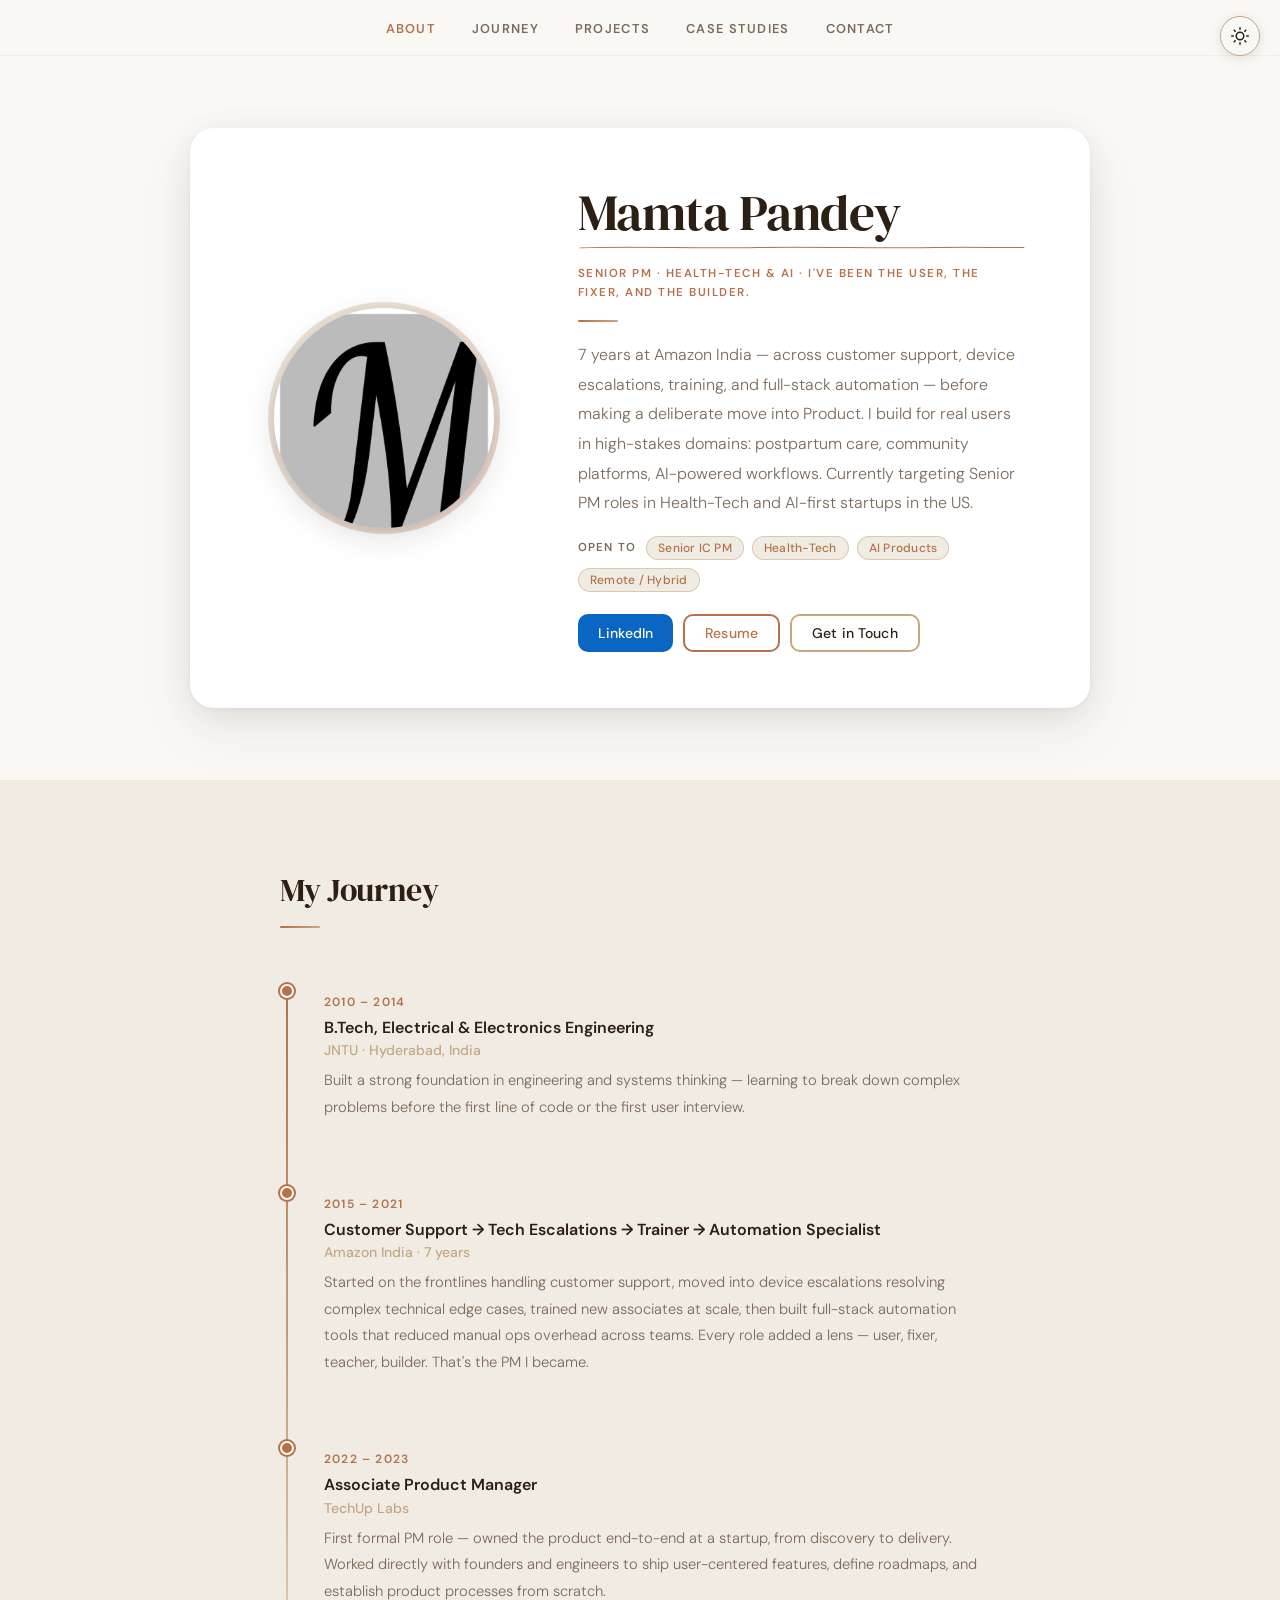
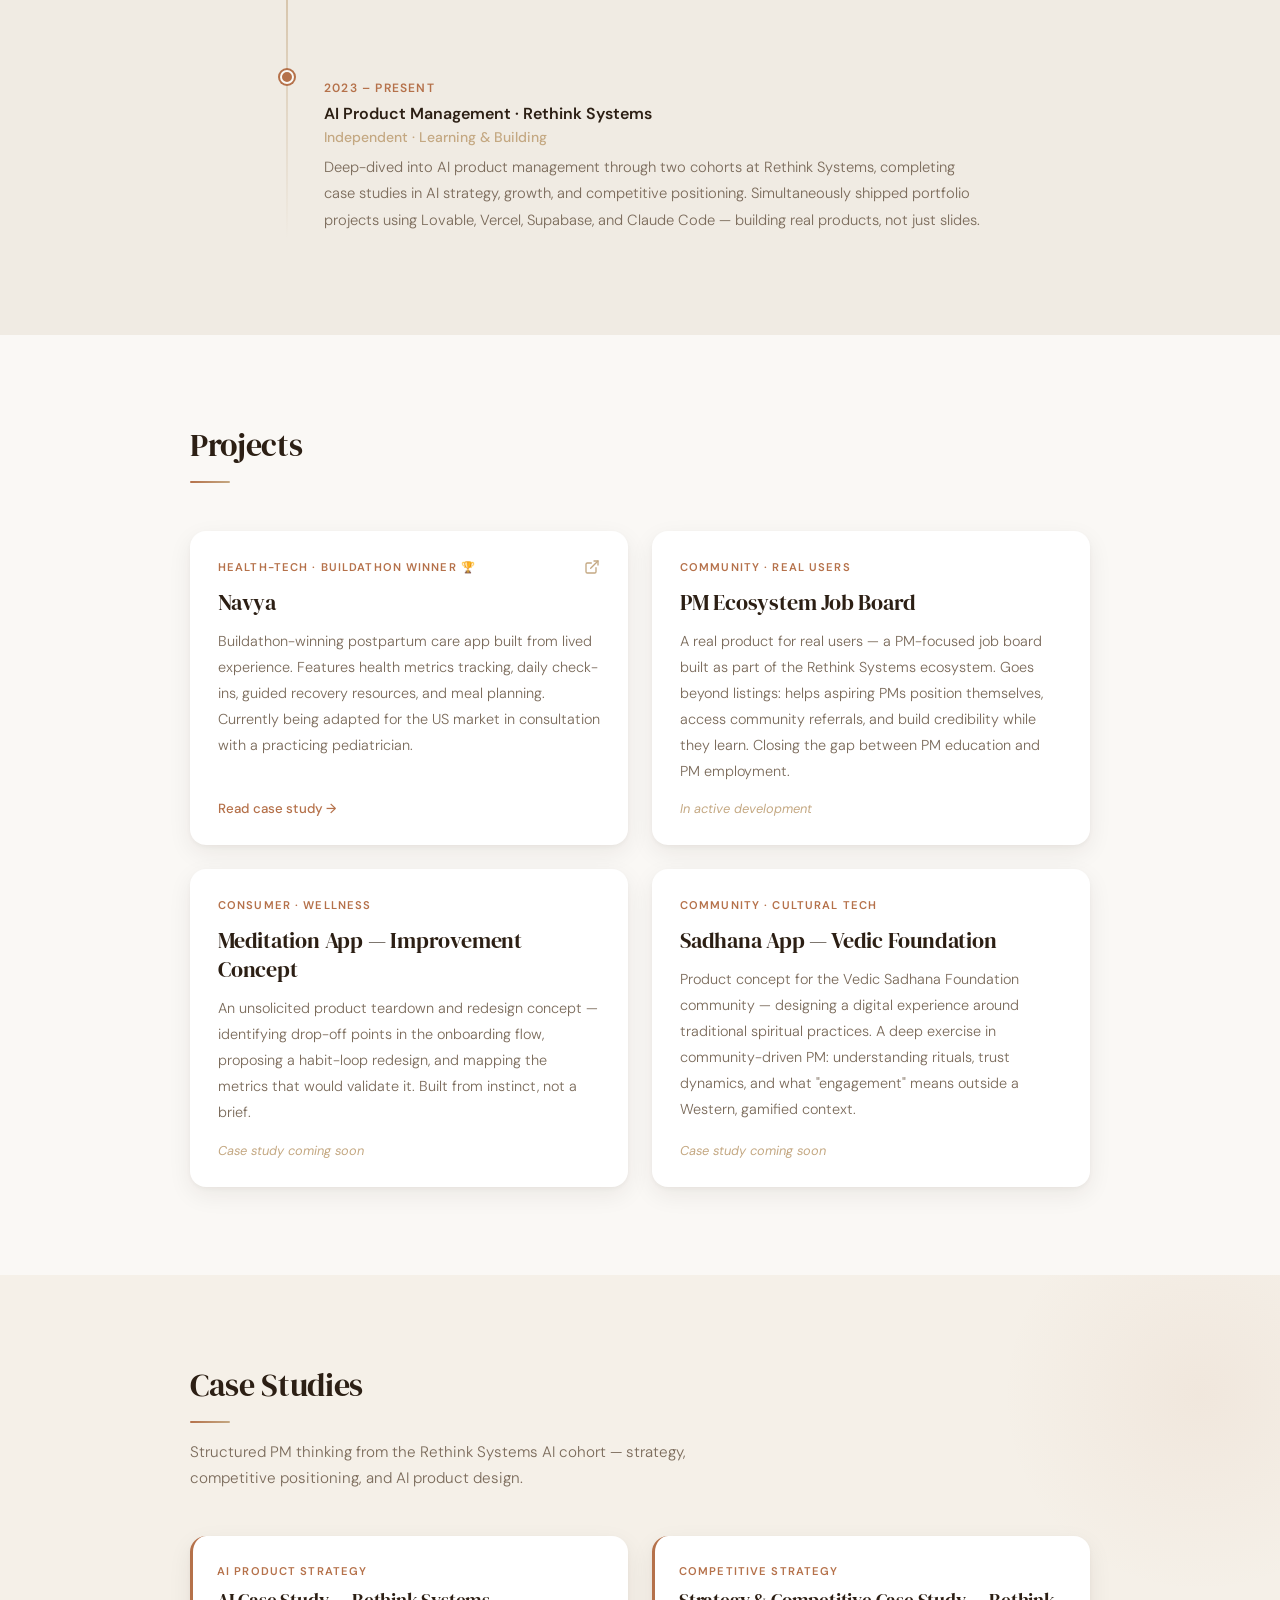
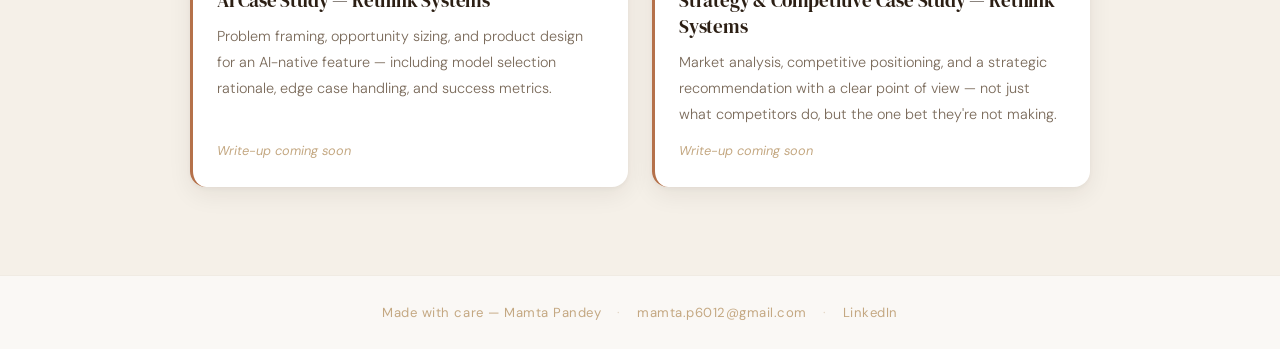
==== index.html @ fec996b4 "chore: initial commit of existing portfolio site" ====
<!DOCTYPE html>
<html lang="en">
<head>
  <meta charset="UTF-8" />
  <meta name="viewport" content="width=device-width, initial-scale=1.0" />
  <title>Mamta Pandey — Senior PM</title>
  <link rel="stylesheet" href="styles.css" />
  <script>
    (function () {
      if (localStorage.getItem('theme') === 'dark')
        document.documentElement.setAttribute('data-theme', 'dark');
    })();
  </script>
</head>
<body>

  <!-- Sticky Nav -->
  <nav class="site-nav" aria-label="Page sections">
    <ul class="nav-links">
      <li><a href="#about">About</a></li>
      <li><a href="#journey">Journey</a></li>
      <li><a href="#projects">Projects</a></li>
      <li><a href="#casestudies">Case Studies</a></li>
      <li><a href="mailto:mamta.p6012@gmail.com">Contact</a></li>
    </ul>
  </nav>

  <button class="theme-toggle" id="themeToggle" aria-label="Toggle dark mode">
    <span class="icon-sun">
      <svg xmlns="http://www.w3.org/2000/svg" width="18" height="18" viewBox="0 0 24 24" fill="none" stroke="currentColor" stroke-width="2" stroke-linecap="round" stroke-linejoin="round"><circle cx="12" cy="12" r="5"/><line x1="12" y1="1" x2="12" y2="3"/><line x1="12" y1="21" x2="12" y2="23"/><line x1="4.22" y1="4.22" x2="5.64" y2="5.64"/><line x1="18.36" y1="18.36" x2="19.78" y2="19.78"/><line x1="1" y1="12" x2="3" y2="12"/><line x1="21" y1="12" x2="23" y2="12"/><line x1="4.22" y1="19.78" x2="5.64" y2="18.36"/><line x1="18.36" y1="5.64" x2="19.78" y2="4.22"/></svg>
    </span>
    <span class="icon-moon">
      <svg xmlns="http://www.w3.org/2000/svg" width="18" height="18" viewBox="0 0 24 24" fill="none" stroke="currentColor" stroke-width="2" stroke-linecap="round" stroke-linejoin="round"><path d="M21 12.79A9 9 0 1 1 11.21 3 7 7 0 0 0 21 12.79z"/></svg>
    </span>
  </button>

  <!-- Hero -->
  <main id="about">
    <div class="card">

      <div class="photo-col">
        <div class="photo-wrapper" id="photoWrapper"></div>
      </div>

      <div class="text-col">
        <div class="name-wrap">
          <h1 class="name">Mamta Pandey</h1>
          <!-- Signature animated underline -->
          <svg class="name-underline" viewBox="0 0 300 8" preserveAspectRatio="none" aria-hidden="true">
            <path d="M2,5 C40,1 80,7 120,4 C160,1 200,7 240,4 C265,2 285,5 298,4" />
          </svg>
        </div>

        <p class="tagline">Senior PM · Health-Tech & AI · I've been the user, the fixer, and the builder.</p>
        <div class="divider"></div>
        <p class="intro">
          7 years at Amazon India — across customer support, device escalations,
          training, and full-stack automation — before making a deliberate move into
          Product. I build for real users in high-stakes domains: postpartum care,
          community platforms, AI-powered workflows. Currently targeting Senior PM
          roles in Health-Tech and AI-first startups in the US.
        </p>

        <div class="looking-for">
          <span class="looking-for-label">Open to</span>
          <span class="looking-for-pill">Senior IC PM</span>
          <span class="looking-for-pill">Health-Tech</span>
          <span class="looking-for-pill">AI Products</span>
          <span class="looking-for-pill">Remote / Hybrid</span>
        </div>

        <div class="btn-row">
          <a class="btn btn-linkedin" href="https://www.linkedin.com/in/mamtap1512" target="_blank" rel="noopener noreferrer">LinkedIn</a>
          <a class="btn btn-resume" href="#" target="_blank" rel="noopener noreferrer">Resume</a>
          <a class="btn btn-email" href="mailto:mamta.p6012@gmail.com">Get in Touch</a>
        </div>
      </div>

    </div>
  </main>

  <!-- Journey -->
  <section class="journey reveal" id="journey">
    <div class="journey-inner">
      <h2 class="section-title">My Journey</h2>
      <div class="timeline">

        <div class="timeline-item">
          <div class="timeline-dot"></div>
          <div class="timeline-content">
            <span class="timeline-year">2010 – 2014</span>
            <h3 class="timeline-role">B.Tech, Electrical & Electronics Engineering</h3>
            <p class="timeline-org">JNTU · Hyderabad, India</p>
            <p class="timeline-desc">Built a strong foundation in engineering and systems thinking — learning to break down complex problems before the first line of code or the first user interview.</p>
          </div>
        </div>

        <div class="timeline-item">
          <div class="timeline-dot"></div>
          <div class="timeline-content">
            <span class="timeline-year">2015 – 2021</span>
            <h3 class="timeline-role">Customer Support → Tech Escalations → Trainer → Automation Specialist</h3>
            <p class="timeline-org">Amazon India · 7 years</p>
            <p class="timeline-desc">Started on the frontlines handling customer support, moved into device escalations resolving complex technical edge cases, trained new associates at scale, then built full-stack automation tools that reduced manual ops overhead across teams. Every role added a lens — user, fixer, teacher, builder. That's the PM I became.</p>
          </div>
        </div>

        <div class="timeline-item">
          <div class="timeline-dot"></div>
          <div class="timeline-content">
            <span class="timeline-year">2022 – 2023</span>
            <h3 class="timeline-role">Associate Product Manager</h3>
            <p class="timeline-org">TechUp Labs</p>
            <p class="timeline-desc">First formal PM role — owned the product end-to-end at a startup, from discovery to delivery. Worked directly with founders and engineers to ship user-centered features, define roadmaps, and establish product processes from scratch.</p>
          </div>
        </div>

        <div class="timeline-item">
          <div class="timeline-dot"></div>
          <div class="timeline-content">
            <span class="timeline-year">2023 – Present</span>
            <h3 class="timeline-role">AI Product Management · Rethink Systems</h3>
            <p class="timeline-org">Independent · Learning & Building</p>
            <p class="timeline-desc">Deep-dived into AI product management through two cohorts at Rethink Systems, completing case studies in AI strategy, growth, and competitive positioning. Simultaneously shipped portfolio projects using Lovable, Vercel, Supabase, and Claude Code — building real products, not just slides.</p>
          </div>
        </div>

      </div>
    </div>
  </section>

  <!-- Projects -->
  <section class="projects reveal" id="projects">
    <div class="projects-inner">
      <h2 class="section-title">Projects</h2>
      <div class="projects-grid">

        <div class="project-card">
          <div class="project-card-header">
            <span class="project-tag">Health-Tech · Buildathon Winner 🏆</span>
            <a class="project-link-icon" href="https://postpartum-sooty.vercel.app/" target="_blank" rel="noopener noreferrer" aria-label="Open Navya">
              <svg xmlns="http://www.w3.org/2000/svg" width="16" height="16" viewBox="0 0 24 24" fill="none" stroke="currentColor" stroke-width="2" stroke-linecap="round" stroke-linejoin="round"><path d="M18 13v6a2 2 0 0 1-2 2H5a2 2 0 0 1-2-2V8a2 2 0 0 1 2-2h6"/><polyline points="15 3 21 3 21 9"/><line x1="10" y1="14" x2="21" y2="3"/></svg>
            </a>
          </div>
          <h3 class="project-name">Navya</h3>
          <p class="project-desc">Buildathon-winning postpartum care app built from lived experience. Features health metrics tracking, daily check-ins, guided recovery resources, and meal planning. Currently being adapted for the US market in consultation with a practicing pediatrician.</p>
          <a class="project-cta" href="navya.html">Read case study →</a>
        </div>

        <div class="project-card">
          <div class="project-card-header">
            <span class="project-tag">Community · Real Users</span>
          </div>
          <h3 class="project-name">PM Ecosystem Job Board</h3>
          <p class="project-desc">A real product for real users — a PM-focused job board built as part of the Rethink Systems ecosystem. Goes beyond listings: helps aspiring PMs position themselves, access community referrals, and build credibility while they learn. Closing the gap between PM education and PM employment.</p>
          <span class="muted-cta">In active development</span>
        </div>

        <div class="project-card">
          <div class="project-card-header">
            <span class="project-tag">Consumer · Wellness</span>
          </div>
          <h3 class="project-name">Meditation App — Improvement Concept</h3>
          <p class="project-desc">An unsolicited product teardown and redesign concept — identifying drop-off points in the onboarding flow, proposing a habit-loop redesign, and mapping the metrics that would validate it. Built from instinct, not a brief.</p>
          <span class="muted-cta">Case study coming soon</span>
        </div>

        <div class="project-card">
          <div class="project-card-header">
            <span class="project-tag">Community · Cultural Tech</span>
          </div>
          <h3 class="project-name">Sadhana App — Vedic Foundation</h3>
          <p class="project-desc">Product concept for the Vedic Sadhana Foundation community — designing a digital experience around traditional spiritual practices. A deep exercise in community-driven PM: understanding rituals, trust dynamics, and what "engagement" means outside a Western, gamified context.</p>
          <span class="muted-cta">Case study coming soon</span>
        </div>

      </div>
    </div>
  </section>

  <!-- Case Studies -->
  <section class="casestudies reveal" id="casestudies">
    <div class="casestudies-inner">
      <h2 class="section-title">Case Studies</h2>
      <p class="section-subtitle">Structured PM thinking from the Rethink Systems AI cohort — strategy, competitive positioning, and AI product design.</p>
      <div class="casestudies-list">

        <div class="cs-card">
          <span class="cs-tag">AI Product Strategy</span>
          <h3 class="cs-title">AI Case Study — Rethink Systems</h3>
          <p class="cs-desc">Problem framing, opportunity sizing, and product design for an AI-native feature — including model selection rationale, edge case handling, and success metrics.</p>
          <span class="muted-cta">Write-up coming soon</span>
        </div>

        <div class="cs-card">
          <span class="cs-tag">Competitive Strategy</span>
          <h3 class="cs-title">Strategy & Competitive Case Study — Rethink Systems</h3>
          <p class="cs-desc">Market analysis, competitive positioning, and a strategic recommendation with a clear point of view — not just what competitors do, but the one bet they're not making.</p>
          <span class="muted-cta">Write-up coming soon</span>
        </div>

      </div>
    </div>
  </section>

  <footer>
    <span>Made with care — Mamta Pandey</span>
    <span class="footer-dot">·</span>
    <a href="mailto:mamta.p6012@gmail.com">mamta.p6012@gmail.com</a>
    <span class="footer-dot">·</span>
    <a href="https://www.linkedin.com/in/mamtap1512" target="_blank" rel="noopener noreferrer">LinkedIn</a>
  </footer>

  <script>
    // Photo / initials
    const wrapper = document.getElementById('photoWrapper');
    const img = new Image();
    img.alt = 'Mamta Pandey';
    img.className = 'photo-circle';
    img.onload = () => wrapper.appendChild(img);
    img.src = 'photo.jpg';
    img.onerror = function () {
      img.onerror = () => {
        const initials = document.createElement('div');
        initials.className = 'photo-initials';
        initials.textContent = 'MP';
        wrapper.appendChild(initials);
      };
      img.src = 'nophoto.png';
    };

    // Dark mode toggle
    const toggle = document.getElementById('themeToggle');
    toggle.addEventListener('click', () => {
      const isDark = document.documentElement.getAttribute('data-theme') === 'dark';
      const next = isDark ? 'light' : 'dark';
      document.documentElement.setAttribute('data-theme', next);
      localStorage.setItem('theme', next);
    });

    // Scroll-reveal for sections
    const revealEls = document.querySelectorAll('.reveal');
    const observer = new IntersectionObserver(
      (entries) => entries.forEach(e => { if (e.isIntersecting) { e.target.classList.add('visible'); observer.unobserve(e.target); } }),
      { threshold: 0.08 }
    );
    revealEls.forEach(el => observer.observe(el));

    // Active nav link highlight on scroll
    const sections = document.querySelectorAll('main[id], section[id]');
    const navLinks = document.querySelectorAll('.nav-links a');
    const navObserver = new IntersectionObserver(
      (entries) => {
        entries.forEach(e => {
          if (e.isIntersecting) {
            navLinks.forEach(a => a.style.color = '');
            const active = document.querySelector(`.nav-links a[href="#${e.target.id}"]`);
            if (active) active.style.color = 'var(--terracotta)';
          }
        });
      },
      { threshold: 0.4 }
    );
    sections.forEach(s => navObserver.observe(s));
  </script>

</body>
</html>
---- styles.css ----
@import url('https://fonts.googleapis.com/css2?family=DM+Sans:ital,opsz,wght@0,9..40,300;0,9..40,400;0,9..40,500;0,9..40,600;0,9..40,700;1,9..40,300&family=DM+Serif+Display:ital@0;1&display=swap');

/* ── Reset & Base ── */
*, *::before, *::after { box-sizing: border-box; margin: 0; padding: 0; }

:root {
  --cream:      #FAF8F5;
  --sand:       #F0EBE3;
  --clay:       #C4A882;
  --terracotta: #B5714A;
  --espresso:   #2C1F14;
  --muted:      #7A6A5A;
  --white:      #FFFFFF;
  --font-serif: 'DM Serif Display', Georgia, serif;
  --font-sans:  'DM Sans', system-ui, sans-serif;
  --transition: 0.3s ease;
  --nav-h:      56px;
}

[data-theme="dark"] {
  --cream:    #1E1410;
  --sand:     #271A12;
  --espresso: #F2E8DE;
  --muted:    #A89078;
  --white:    #2A1E16;
}

html { scroll-behavior: smooth; }

body {
  font-family: var(--font-sans);
  background-color: var(--cream);
  color: var(--espresso);
  min-height: 100vh;
  display: flex;
  flex-direction: column;
  -webkit-font-smoothing: antialiased;
}

/* ── Sticky Nav ── */
.site-nav {
  position: sticky;
  top: 0;
  z-index: 90;
  background: rgba(250,248,245,0.88);
  backdrop-filter: blur(12px);
  -webkit-backdrop-filter: blur(12px);
  border-bottom: 1px solid var(--sand);
  height: var(--nav-h);
  display: flex;
  align-items: center;
  justify-content: center;
  transition: background-color var(--transition), border-color var(--transition);
}
[data-theme="dark"] .site-nav {
  background: rgba(30,20,16,0.88);
}
.nav-links {
  display: flex;
  gap: 36px;
  list-style: none;
}
.nav-links a {
  font-size: 0.8rem;
  font-weight: 600;
  letter-spacing: 0.1em;
  text-transform: uppercase;
  color: var(--muted);
  text-decoration: none;
  transition: color var(--transition);
  padding: 4px 0;
  position: relative;
}
.nav-links a::after {
  content: '';
  position: absolute;
  bottom: -2px;
  left: 0;
  width: 0;
  height: 2px;
  background: var(--terracotta);
  border-radius: 2px;
  transition: width var(--transition);
}
.nav-links a:hover { color: var(--terracotta); }
.nav-links a:hover::after { width: 100%; }

/* ── Layout ── */
main { flex: 1; display: flex; align-items: center; justify-content: center; padding: 72px 48px; }

.card {
  display: grid;
  grid-template-columns: 260px 1fr;
  gap: 64px;
  align-items: center;
  max-width: 900px;
  width: 100%;
  background: var(--white);
  border-radius: 24px;
  padding: 56px 64px;
  box-shadow:
    0 2px 4px rgba(44,31,20,.04),
    0 8px 32px rgba(44,31,20,.08),
    0 24px 64px rgba(44,31,20,.06);
}

/* ── Photo ── */
.photo-col { display: flex; justify-content: center; }
.photo-wrapper {
  position: relative;
  width: 220px;
  height: 220px;
  flex-shrink: 0;
}
.photo-wrapper::before {
  content: '';
  position: absolute;
  inset: -6px;
  border-radius: 50%;
  background: linear-gradient(135deg, var(--clay), var(--terracotta));
  opacity: 0.3;
  transition: opacity var(--transition);
}
.photo-wrapper:hover::before { opacity: 0.55; }
.photo-circle {
  width: 220px; height: 220px;
  border-radius: 50%;
  object-fit: cover;
  object-position: center top;
  position: relative;
  z-index: 1;
  box-shadow: 0 8px 32px rgba(44,31,20,.14), 0 2px 8px rgba(44,31,20,.08);
  transition: transform var(--transition), box-shadow var(--transition);
}
.photo-wrapper:hover .photo-circle {
  transform: translateY(-4px);
  box-shadow: 0 16px 48px rgba(44,31,20,.18), 0 4px 12px rgba(44,31,20,.1);
}

/* Styled monogram — warm brand colors instead of grey */
.photo-initials {
  width: 220px; height: 220px;
  border-radius: 50%;
  background: linear-gradient(145deg, #D4956A, var(--terracotta), #8B4A28);
  display: flex;
  align-items: center;
  justify-content: center;
  font-family: var(--font-serif);
  font-size: 3.6rem;
  color: rgba(255,255,255,0.92);
  letter-spacing: 0.05em;
  position: relative;
  z-index: 1;
  box-shadow:
    0 8px 32px rgba(44,31,20,.22),
    0 2px 8px rgba(44,31,20,.12),
    inset 0 1px 0 rgba(255,255,255,0.15);
  transition: transform var(--transition);
  user-select: none;
}
.photo-wrapper:hover .photo-initials { transform: translateY(-4px); }

/* ── Text ── */
.text-col { display: flex; flex-direction: column; gap: 16px; }

/* Signature element: name with animated underline drawn on load */
.name-wrap { position: relative; display: inline-block; }
.name {
  font-family: var(--font-serif);
  font-size: clamp(2.2rem, 4.5vw, 3.2rem);
  font-weight: 400;
  line-height: 1.1;
  color: var(--espresso);
  letter-spacing: -0.01em;
}
.name-underline {
  display: block;
  margin-top: 6px;
  width: 100%;
  height: 3px;
  overflow: visible;
}
.name-underline path {
  stroke: var(--terracotta);
  stroke-width: 2.5;
  fill: none;
  stroke-linecap: round;
  stroke-dasharray: 320;
  stroke-dashoffset: 320;
  animation: drawLine 1.1s cubic-bezier(.4,0,.2,1) 0.4s forwards;
}
@keyframes drawLine {
  to { stroke-dashoffset: 0; }
}

.tagline {
  font-size: 0.72rem;
  font-weight: 600;
  color: var(--terracotta);
  letter-spacing: 0.13em;
  text-transform: uppercase;
  line-height: 1.6;
}
.divider {
  width: 40px;
  height: 2px;
  background: linear-gradient(90deg, var(--terracotta), var(--clay));
  border-radius: 2px;
  margin: 2px 0;
}
.intro {
  font-size: 1rem;
  font-weight: 300;
  line-height: 1.85;
  color: var(--muted);
  max-width: 480px;
}

/* ── Open To Pills ── */
.looking-for {
  display: flex;
  flex-wrap: wrap;
  align-items: center;
  gap: 8px;
  margin-top: 2px;
}
.looking-for-label {
  font-size: 0.72rem;
  font-weight: 600;
  letter-spacing: 0.1em;
  text-transform: uppercase;
  color: var(--muted);
  margin-right: 2px;
}
.looking-for-pill {
  font-size: 0.75rem;
  font-weight: 500;
  background: var(--sand);
  color: var(--terracotta);
  border: 1px solid rgba(196,168,130,0.5);
  border-radius: 999px;
  padding: 3px 11px;
  letter-spacing: 0.02em;
  transition: background-color var(--transition), color var(--transition), border-color var(--transition);
  cursor: default;
}
.looking-for-pill:hover {
  background: var(--terracotta);
  color: var(--white);
  border-color: var(--terracotta);
}

/* ── Buttons ── */
.btn-row { display: flex; flex-wrap: wrap; gap: 10px; margin-top: 6px; }
.btn {
  display: inline-block;
  padding: 10px 20px;
  border-radius: 10px;
  font-family: var(--font-sans);
  font-size: 0.875rem;
  font-weight: 500;
  text-decoration: none;
  letter-spacing: 0.01em;
  transition: transform var(--transition), box-shadow var(--transition), background-color var(--transition), color var(--transition);
  white-space: nowrap;
}
.btn:hover { transform: translateY(-2px); box-shadow: 0 6px 20px rgba(0,0,0,.14); }
.btn:active { transform: translateY(0); }
.btn-linkedin { background-color: #0A66C2; color: #fff; }
.btn-linkedin:hover { background-color: #0858a8; }
.btn-resume {
  background-color: transparent;
  color: var(--terracotta);
  border: 2px solid var(--terracotta);
  padding: 8px 20px;
}
.btn-resume:hover { background-color: var(--terracotta); color: var(--white); }
.btn-email {
  background-color: transparent;
  color: var(--espresso);
  border: 2px solid var(--clay);
  padding: 8px 20px;
}
.btn-email:hover { background-color: var(--espresso); color: var(--cream); }

/* ── Journey / Timeline ── */
.journey { background-color: var(--sand); padding: 88px 48px; }
.journey-inner { max-width: 720px; margin: 0 auto; }

.section-title {
  font-family: var(--font-serif);
  font-size: 2rem;
  font-weight: 400;
  color: var(--espresso);
  margin-bottom: 48px;
  letter-spacing: -0.01em;
}
.section-title::after {
  content: '';
  display: block;
  width: 40px;
  height: 2px;
  background: linear-gradient(90deg, var(--terracotta), var(--clay));
  border-radius: 2px;
  margin-top: 14px;
}

.timeline { position: relative; padding-left: 28px; }
.timeline::before {
  content: '';
  position: absolute;
  left: 6px; top: 8px; bottom: 8px;
  width: 2px;
  background: linear-gradient(to bottom, var(--terracotta), var(--clay), transparent);
  border-radius: 2px;
}

.timeline-item {
  position: relative;
  padding-bottom: 44px;
  animation: fadeUp 0.6s ease both;
}
.timeline-item:last-child { padding-bottom: 0; }
.timeline-item:nth-child(1) { animation-delay: 0.10s; }
.timeline-item:nth-child(2) { animation-delay: 0.25s; }
.timeline-item:nth-child(3) { animation-delay: 0.40s; }
.timeline-item:nth-child(4) { animation-delay: 0.55s; }

.timeline-dot {
  position: absolute;
  left: -28px; top: 8px;
  width: 14px; height: 14px;
  border-radius: 50%;
  background: var(--terracotta);
  border: 2px solid var(--cream);
  box-shadow: 0 0 0 2px var(--terracotta);
  transition: transform var(--transition);
}
.timeline-item:hover .timeline-dot { transform: scale(1.3); }

.timeline-content {
  padding: 14px 18px 14px 16px;
  border-radius: 12px;
  transition: background-color var(--transition), box-shadow var(--transition);
}
.timeline-item:hover .timeline-content {
  background-color: var(--white);
  box-shadow: 0 2px 16px rgba(44,31,20,.07);
}
.timeline-year {
  font-size: 0.75rem;
  font-weight: 600;
  letter-spacing: 0.1em;
  text-transform: uppercase;
  color: var(--terracotta);
}
.timeline-role {
  font-family: var(--font-sans);
  font-size: 1rem;
  font-weight: 600;
  color: var(--espresso);
  margin: 6px 0 2px;
  line-height: 1.4;
}
.timeline-org {
  font-size: 0.875rem;
  font-weight: 500;
  color: var(--clay);
  margin-bottom: 8px;
}
.timeline-desc {
  font-size: 0.92rem;
  font-weight: 300;
  line-height: 1.8;
  color: var(--muted);
}

/* ── Projects ── */
.projects { background-color: var(--cream); padding: 88px 48px; }
.projects-inner { max-width: 900px; margin: 0 auto; }

.projects-grid {
  display: grid;
  grid-template-columns: repeat(2, 1fr);
  gap: 24px;
}

.project-card {
  background: var(--white);
  border-radius: 16px;
  padding: 28px;
  display: flex;
  flex-direction: column;
  gap: 12px;
  box-shadow:
    0 2px 4px rgba(44,31,20,.04),
    0 8px 24px rgba(44,31,20,.07);
  transition: transform var(--transition), box-shadow var(--transition);
}
.project-card:hover {
  transform: translateY(-4px);
  box-shadow: 0 4px 8px rgba(44,31,20,.06), 0 16px 40px rgba(44,31,20,.12);
}
.project-card-header {
  display: flex;
  align-items: flex-start;
  justify-content: space-between;
  gap: 8px;
}
.project-tag {
  font-size: 0.7rem;
  font-weight: 600;
  letter-spacing: 0.1em;
  text-transform: uppercase;
  color: var(--terracotta);
  line-height: 1.5;
}
.project-link-icon {
  color: var(--clay);
  display: flex;
  align-items: center;
  flex-shrink: 0;
  transition: color var(--transition), transform var(--transition);
}
.project-link-icon:hover { color: var(--terracotta); transform: translate(2px, -2px); }
.project-name {
  font-family: var(--font-serif);
  font-size: 1.35rem;
  font-weight: 400;
  color: var(--espresso);
  letter-spacing: -0.01em;
}
.project-desc {
  font-size: 0.9rem;
  font-weight: 300;
  line-height: 1.8;
  color: var(--muted);
  flex: 1;
}
.project-cta {
  font-size: 0.83rem;
  font-weight: 500;
  color: var(--terracotta);
  text-decoration: none;
  letter-spacing: 0.01em;
  margin-top: 4px;
  transition: letter-spacing var(--transition), color var(--transition);
  display: inline-block;
}
.project-cta:hover { letter-spacing: 0.04em; color: var(--espresso); }
.muted-cta {
  font-size: 0.8rem;
  font-weight: 400;
  color: var(--clay);
  font-style: italic;
  margin-top: 4px;
}

/* ── Case Studies ── */
.casestudies {
  background-color: #F5F0E8;
  padding: 88px 48px;
  position: relative;
  overflow: hidden;
}
.casestudies::before {
  content: '';
  position: absolute;
  right: -120px;
  top: -80px;
  width: 400px;
  height: 400px;
  border-radius: 50%;
  background: radial-gradient(circle, rgba(181,113,74,0.07) 0%, transparent 70%);
  pointer-events: none;
}
[data-theme="dark"] .casestudies { background-color: #231810; }

.casestudies-inner { max-width: 900px; margin: 0 auto; position: relative; }

.section-subtitle {
  font-size: 0.95rem;
  font-weight: 300;
  color: var(--muted);
  line-height: 1.75;
  margin-top: -32px;
  margin-bottom: 44px;
  max-width: 580px;
}

.casestudies-list {
  display: grid;
  grid-template-columns: repeat(2, 1fr);
  gap: 24px;
}
.cs-card {
  background: var(--white);
  border-radius: 16px;
  padding: 28px 28px 28px 24px;
  display: flex;
  flex-direction: column;
  gap: 10px;
  box-shadow: 0 2px 4px rgba(44,31,20,.04), 0 8px 24px rgba(44,31,20,.07);
  transition: transform var(--transition), box-shadow var(--transition);
  border-left: 3px solid var(--terracotta);
}
.cs-card:hover {
  transform: translateY(-4px);
  box-shadow: 0 4px 8px rgba(44,31,20,.06), 0 16px 40px rgba(44,31,20,.12);
}
.cs-tag {
  font-size: 0.7rem;
  font-weight: 600;
  letter-spacing: 0.1em;
  text-transform: uppercase;
  color: var(--terracotta);
}
.cs-title {
  font-family: var(--font-serif);
  font-size: 1.2rem;
  font-weight: 400;
  color: var(--espresso);
  letter-spacing: -0.01em;
  line-height: 1.35;
}
.cs-desc {
  font-size: 0.9rem;
  font-weight: 300;
  line-height: 1.8;
  color: var(--muted);
  flex: 1;
}
.cs-cta {
  font-size: 0.83rem;
  font-weight: 500;
  color: var(--terracotta);
  text-decoration: none;
  letter-spacing: 0.01em;
  transition: letter-spacing var(--transition), color var(--transition);
  display: inline-block;
}
.cs-cta:hover { letter-spacing: 0.04em; color: var(--espresso); }

/* ── Footer ── */
footer {
  text-align: center;
  padding: 28px 24px;
  font-size: 0.82rem;
  color: var(--clay);
  letter-spacing: 0.04em;
  border-top: 1px solid var(--sand);
  display: flex;
  align-items: center;
  justify-content: center;
  gap: 16px;
  flex-wrap: wrap;
}
footer a {
  color: var(--clay);
  text-decoration: none;
  transition: color var(--transition);
}
footer a:hover { color: var(--terracotta); }
footer .footer-dot { opacity: 0.4; }

/* ── Theme Toggle ── */
.theme-toggle {
  position: fixed;
  top: 16px; right: 20px;
  width: 40px; height: 40px;
  border-radius: 50%;
  border: 1.5px solid var(--clay);
  background: var(--cream);
  color: var(--espresso);
  cursor: pointer;
  display: flex;
  align-items: center;
  justify-content: center;
  padding: 0;
  z-index: 100;
  box-shadow: 0 2px 12px rgba(44,31,20,.12);
  transition: background-color var(--transition), color var(--transition), border-color var(--transition), transform var(--transition), box-shadow var(--transition);
}
.theme-toggle:hover { transform: scale(1.1); box-shadow: 0 4px 20px rgba(44,31,20,.2); }
.icon-sun, .icon-moon { display: flex; align-items: center; justify-content: center; }
.icon-moon { display: none; }
[data-theme="dark"] .icon-sun  { display: none; }
[data-theme="dark"] .icon-moon { display: flex; }

/* ── Entrance animations ── */
@keyframes fadeUp {
  from { opacity: 0; transform: translateY(18px); }
  to   { opacity: 1; transform: translateY(0); }
}
.photo-col { animation: fadeUp 0.6s ease both; }
.text-col  { animation: fadeUp 0.6s ease 0.15s both; }

/* Smooth background transitions */
body, main, .journey, .projects, .casestudies, footer, .card {
  transition: background-color var(--transition), border-color var(--transition);
}

/* ── Scroll-reveal for sections ── */
.reveal {
  opacity: 0;
  transform: translateY(24px);
  transition: opacity 0.65s ease, transform 0.65s ease;
}
.reveal.visible {
  opacity: 1;
  transform: translateY(0);
}

/* ── Reduced motion ── */
@media (prefers-reduced-motion: reduce) {
  *, *::before, *::after { animation-duration: 0.01ms !important; transition-duration: 0.01ms !important; }
}

/* ── Mobile ── */
@media (max-width: 768px) {
  .site-nav { display: none; }
  main { padding: 40px 20px; }
  .card {
    grid-template-columns: 1fr;
    gap: 36px;
    text-align: center;
    padding: 36px 24px;
    border-radius: 20px;
  }
  .photo-col { justify-content: center; }
  .photo-wrapper, .photo-circle, .photo-initials { width: 160px; height: 160px; }
  .photo-initials { font-size: 2.8rem; }
  .divider, .name-underline { margin-left: auto; margin-right: auto; }
  .intro { max-width: 100%; }
  .looking-for { justify-content: center; }
  .btn-row { justify-content: center; }
  .journey, .projects, .casestudies { padding: 64px 20px; }
  .projects-grid, .casestudies-list { grid-template-columns: 1fr; }
  .section-subtitle { margin-top: -24px; }
  footer { gap: 10px; }
}

@media (max-width: 480px) {
  .nav-links { gap: 20px; }
}
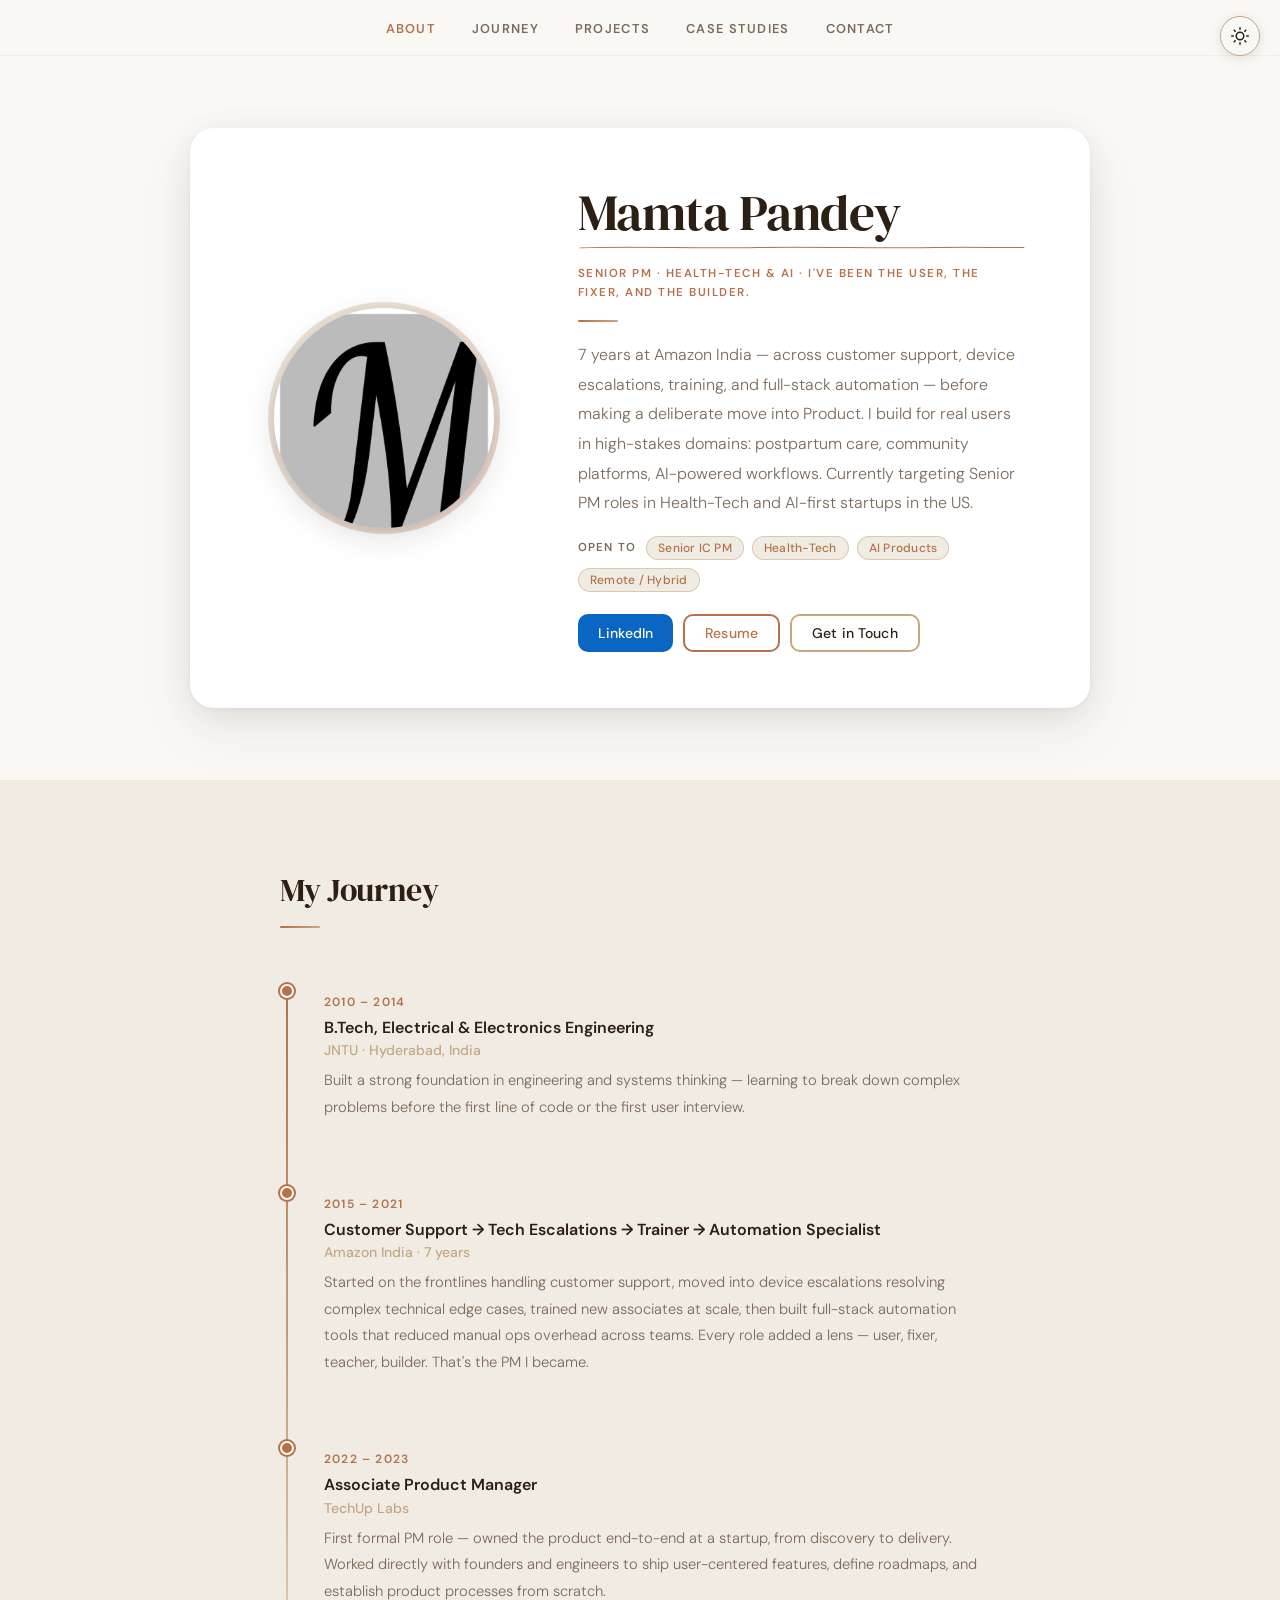
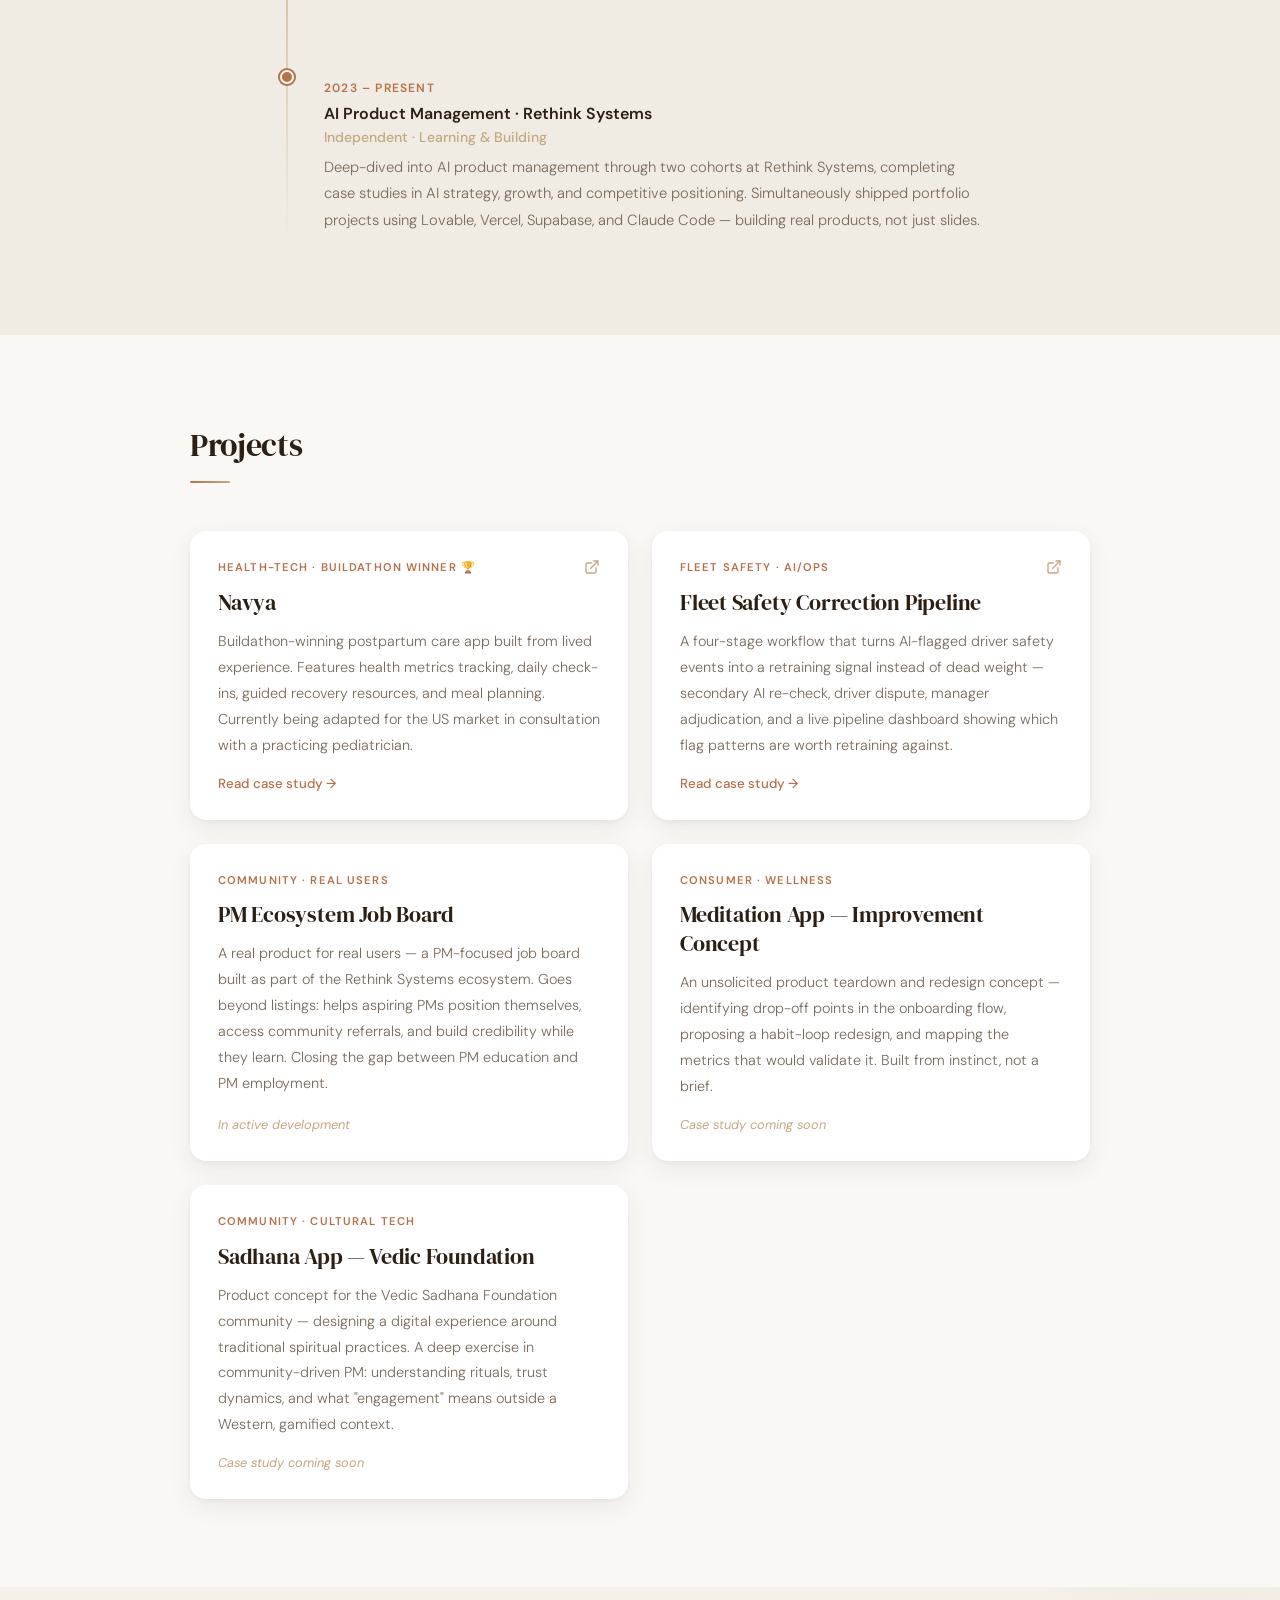
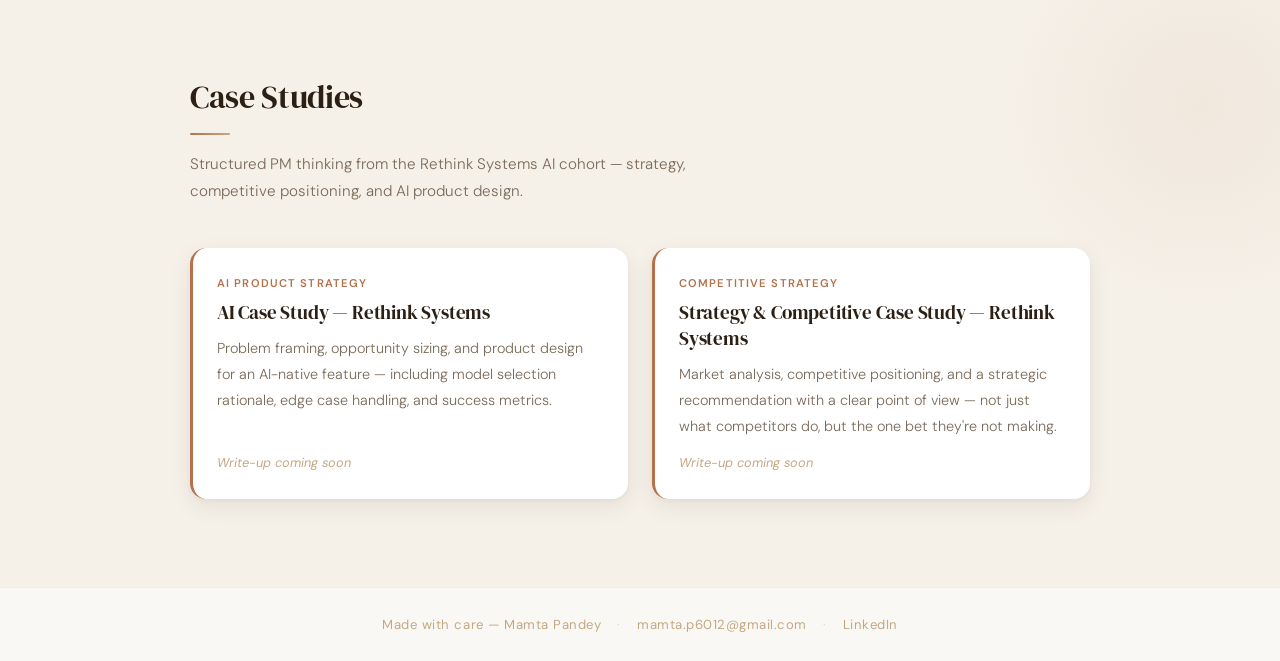
==== commit 14176041: "feat: add fleet safety pipeline project card to homepage" ====
--- a/index.html
+++ b/index.html
@@ -145,6 +145,18 @@
           <h3 class="project-name">Navya</h3>
           <p class="project-desc">Buildathon-winning postpartum care app built from lived experience. Features health metrics tracking, daily check-ins, guided recovery resources, and meal planning. Currently being adapted for the US market in consultation with a practicing pediatrician.</p>
           <a class="project-cta" href="navya.html">Read case study →</a>
+        </div>
+
+        <div class="project-card">
+          <div class="project-card-header">
+            <span class="project-tag">Fleet Safety · AI/Ops</span>
+            <a class="project-link-icon" href="https://samsara-safety-pipeline.vercel.app" target="_blank" rel="noopener noreferrer" aria-label="Open Fleet Safety Correction Pipeline">
+              <svg xmlns="http://www.w3.org/2000/svg" width="16" height="16" viewBox="0 0 24 24" fill="none" stroke="currentColor" stroke-width="2" stroke-linecap="round" stroke-linejoin="round"><path d="M18 13v6a2 2 0 0 1-2 2H5a2 2 0 0 1-2-2V8a2 2 0 0 1 2-2h6"/><polyline points="15 3 21 3 21 9"/><line x1="10" y1="14" x2="21" y2="3"/></svg>
+            </a>
+          </div>
+          <h3 class="project-name">Fleet Safety Correction Pipeline</h3>
+          <p class="project-desc">A four-stage workflow that turns AI-flagged driver safety events into a retraining signal instead of dead weight — secondary AI re-check, driver dispute, manager adjudication, and a live pipeline dashboard showing which flag patterns are worth retraining against.</p>
+          <a class="project-cta" href="samsara.html">Read case study →</a>
         </div>
 
         <div class="project-card">
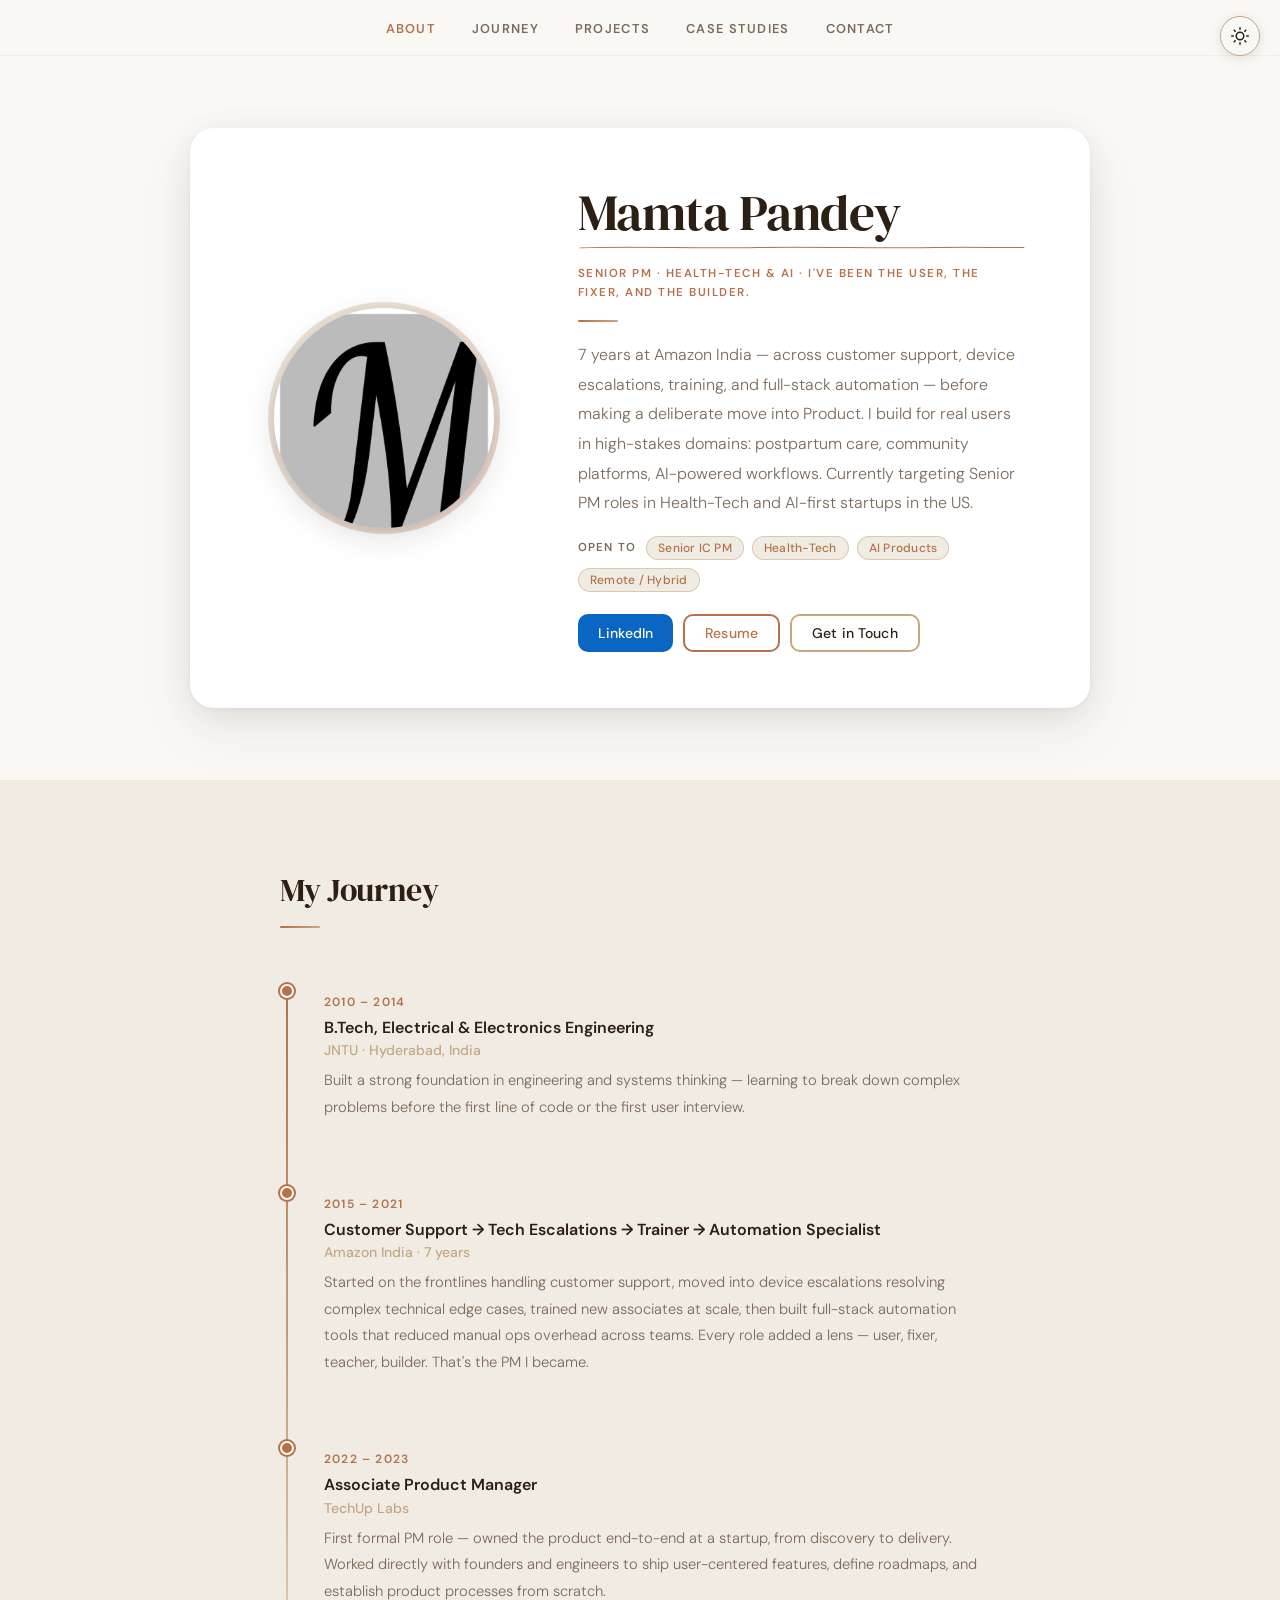
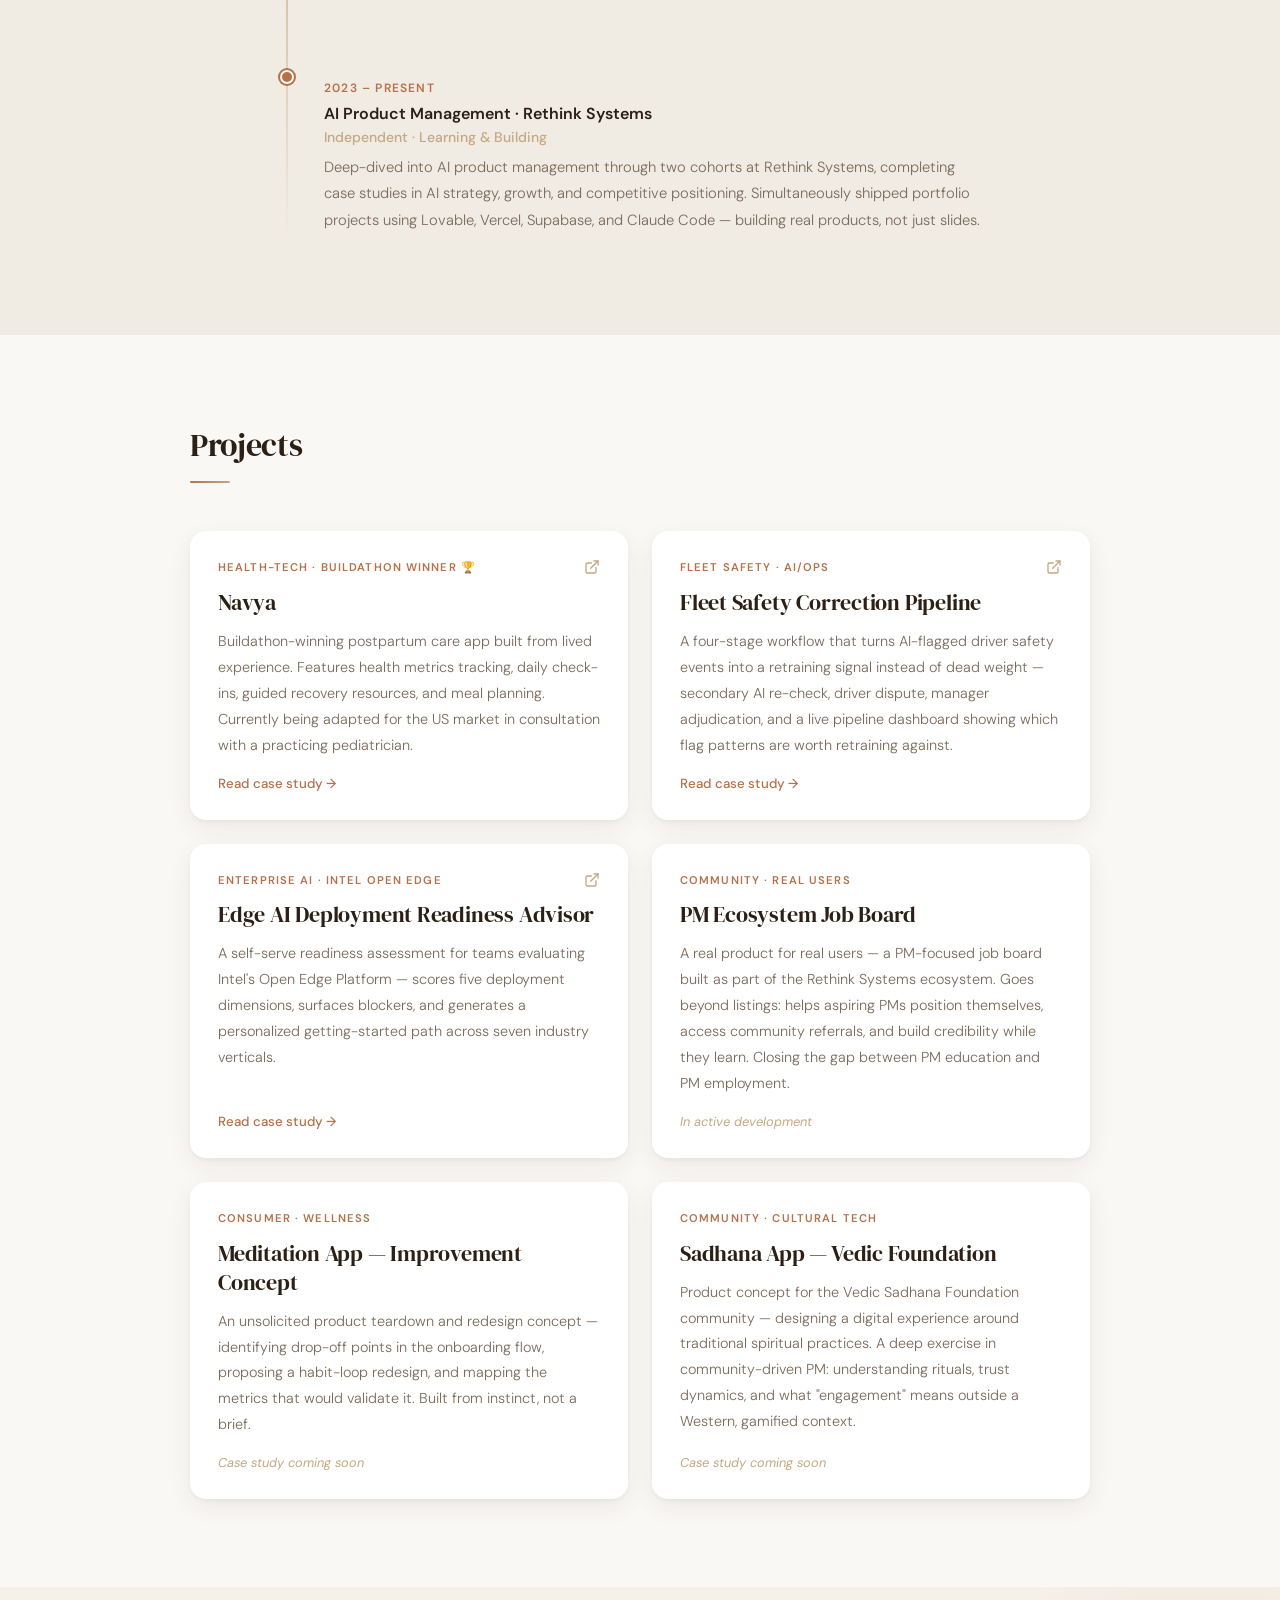
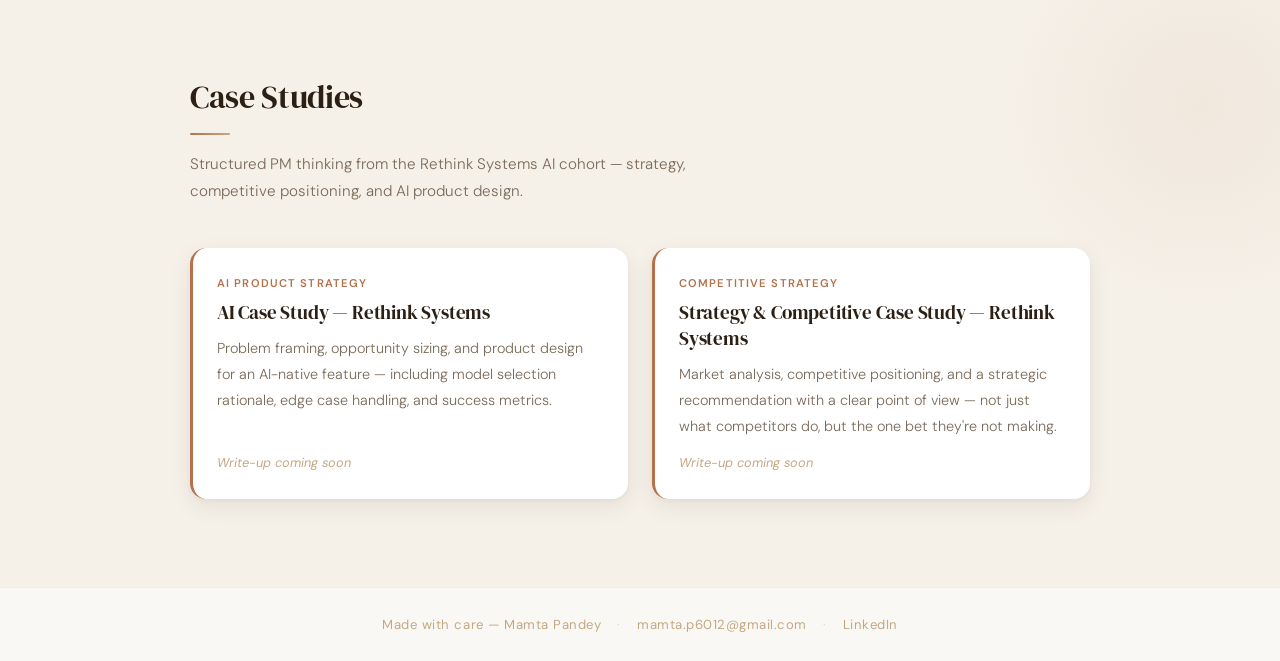
==== commit 92561bfb: "feat: add Intel Edge Advisor project card to homepage" ====
--- a/index.html
+++ b/index.html
@@ -157,6 +157,18 @@
           <h3 class="project-name">Fleet Safety Correction Pipeline</h3>
           <p class="project-desc">A four-stage workflow that turns AI-flagged driver safety events into a retraining signal instead of dead weight — secondary AI re-check, driver dispute, manager adjudication, and a live pipeline dashboard showing which flag patterns are worth retraining against.</p>
           <a class="project-cta" href="samsara.html">Read case study →</a>
+        </div>
+
+        <div class="project-card">
+          <div class="project-card-header">
+            <span class="project-tag">Enterprise AI · Intel Open Edge</span>
+            <a class="project-link-icon" href="https://intel-edge-advisor.vercel.app" target="_blank" rel="noopener noreferrer" aria-label="Open Edge AI Deployment Readiness Advisor">
+              <svg xmlns="http://www.w3.org/2000/svg" width="16" height="16" viewBox="0 0 24 24" fill="none" stroke="currentColor" stroke-width="2" stroke-linecap="round" stroke-linejoin="round"><path d="M18 13v6a2 2 0 0 1-2 2H5a2 2 0 0 1-2-2V8a2 2 0 0 1 2-2h6"/><polyline points="15 3 21 3 21 9"/><line x1="10" y1="14" x2="21" y2="3"/></svg>
+            </a>
+          </div>
+          <h3 class="project-name">Edge AI Deployment Readiness Advisor</h3>
+          <p class="project-desc">A self-serve readiness assessment for teams evaluating Intel's Open Edge Platform — scores five deployment dimensions, surfaces blockers, and generates a personalized getting-started path across seven industry verticals.</p>
+          <a class="project-cta" href="intel-edge-advisor.html">Read case study →</a>
         </div>
 
         <div class="project-card">
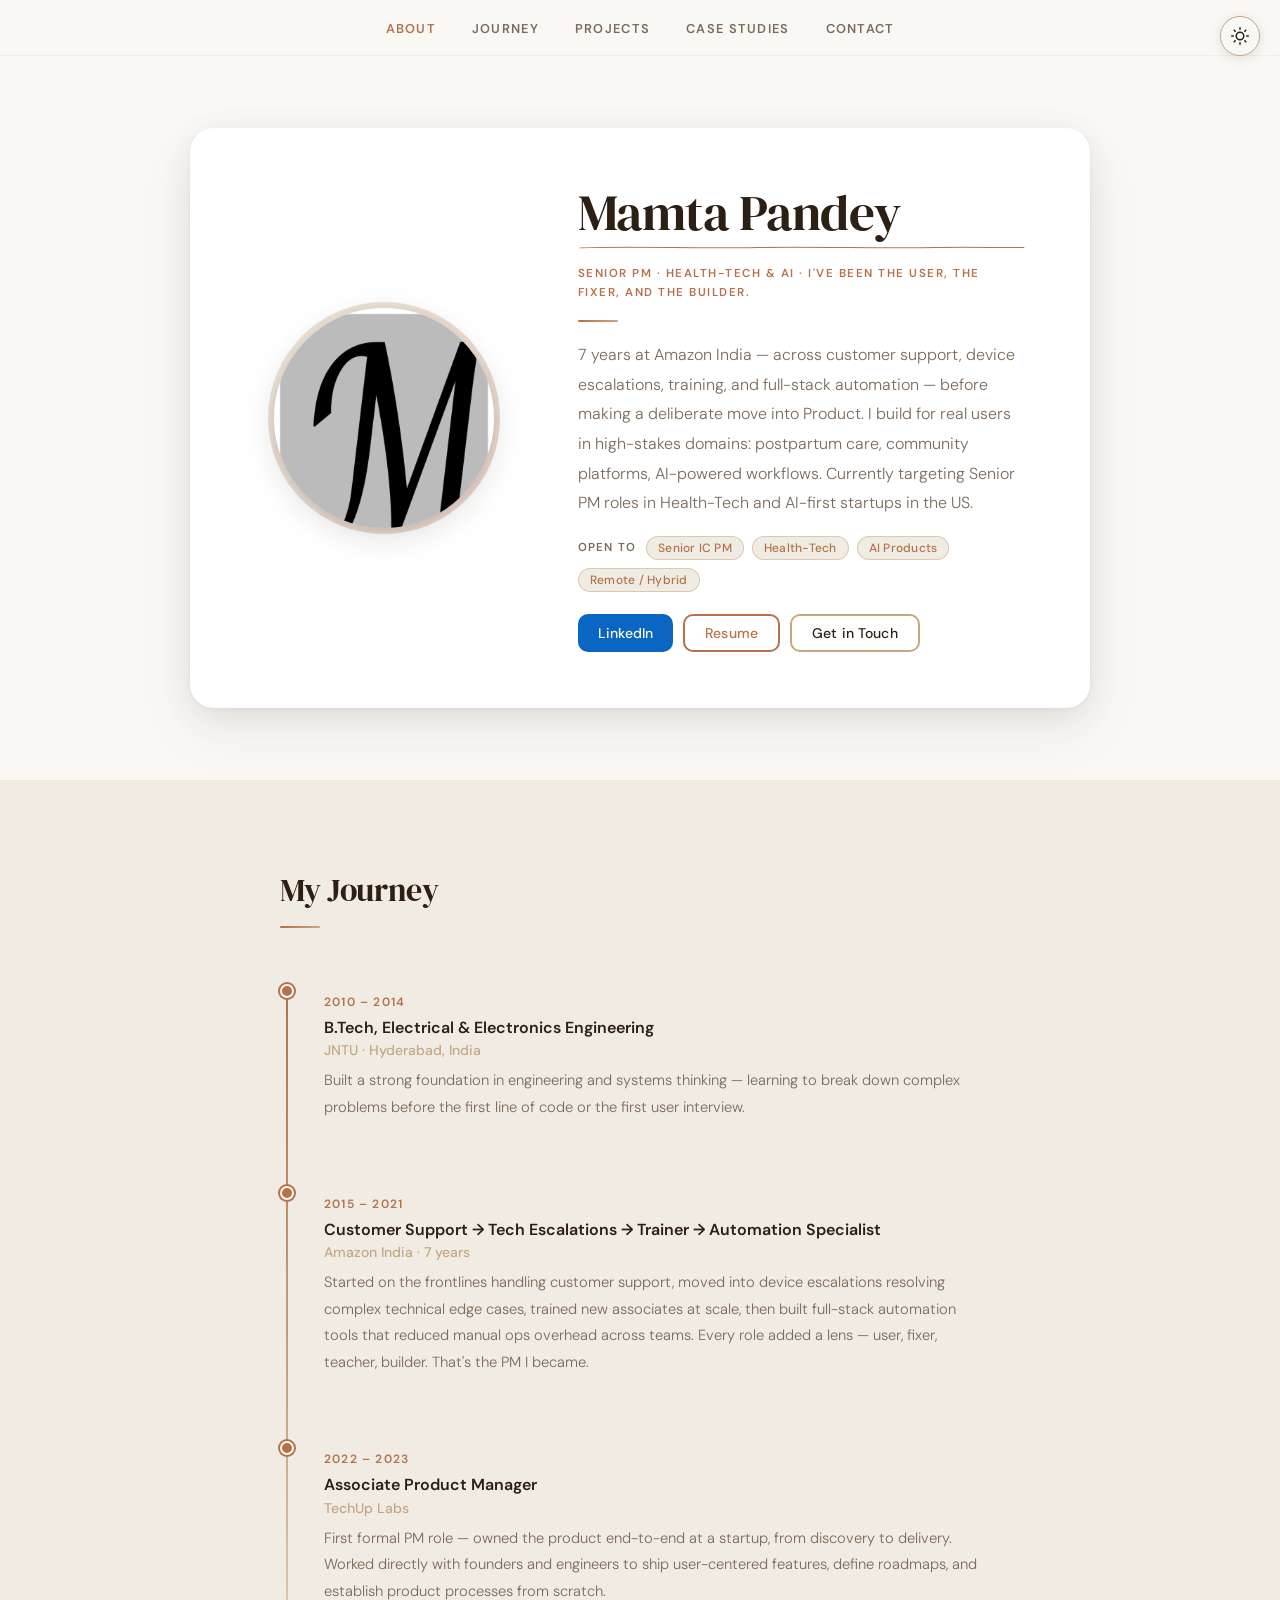
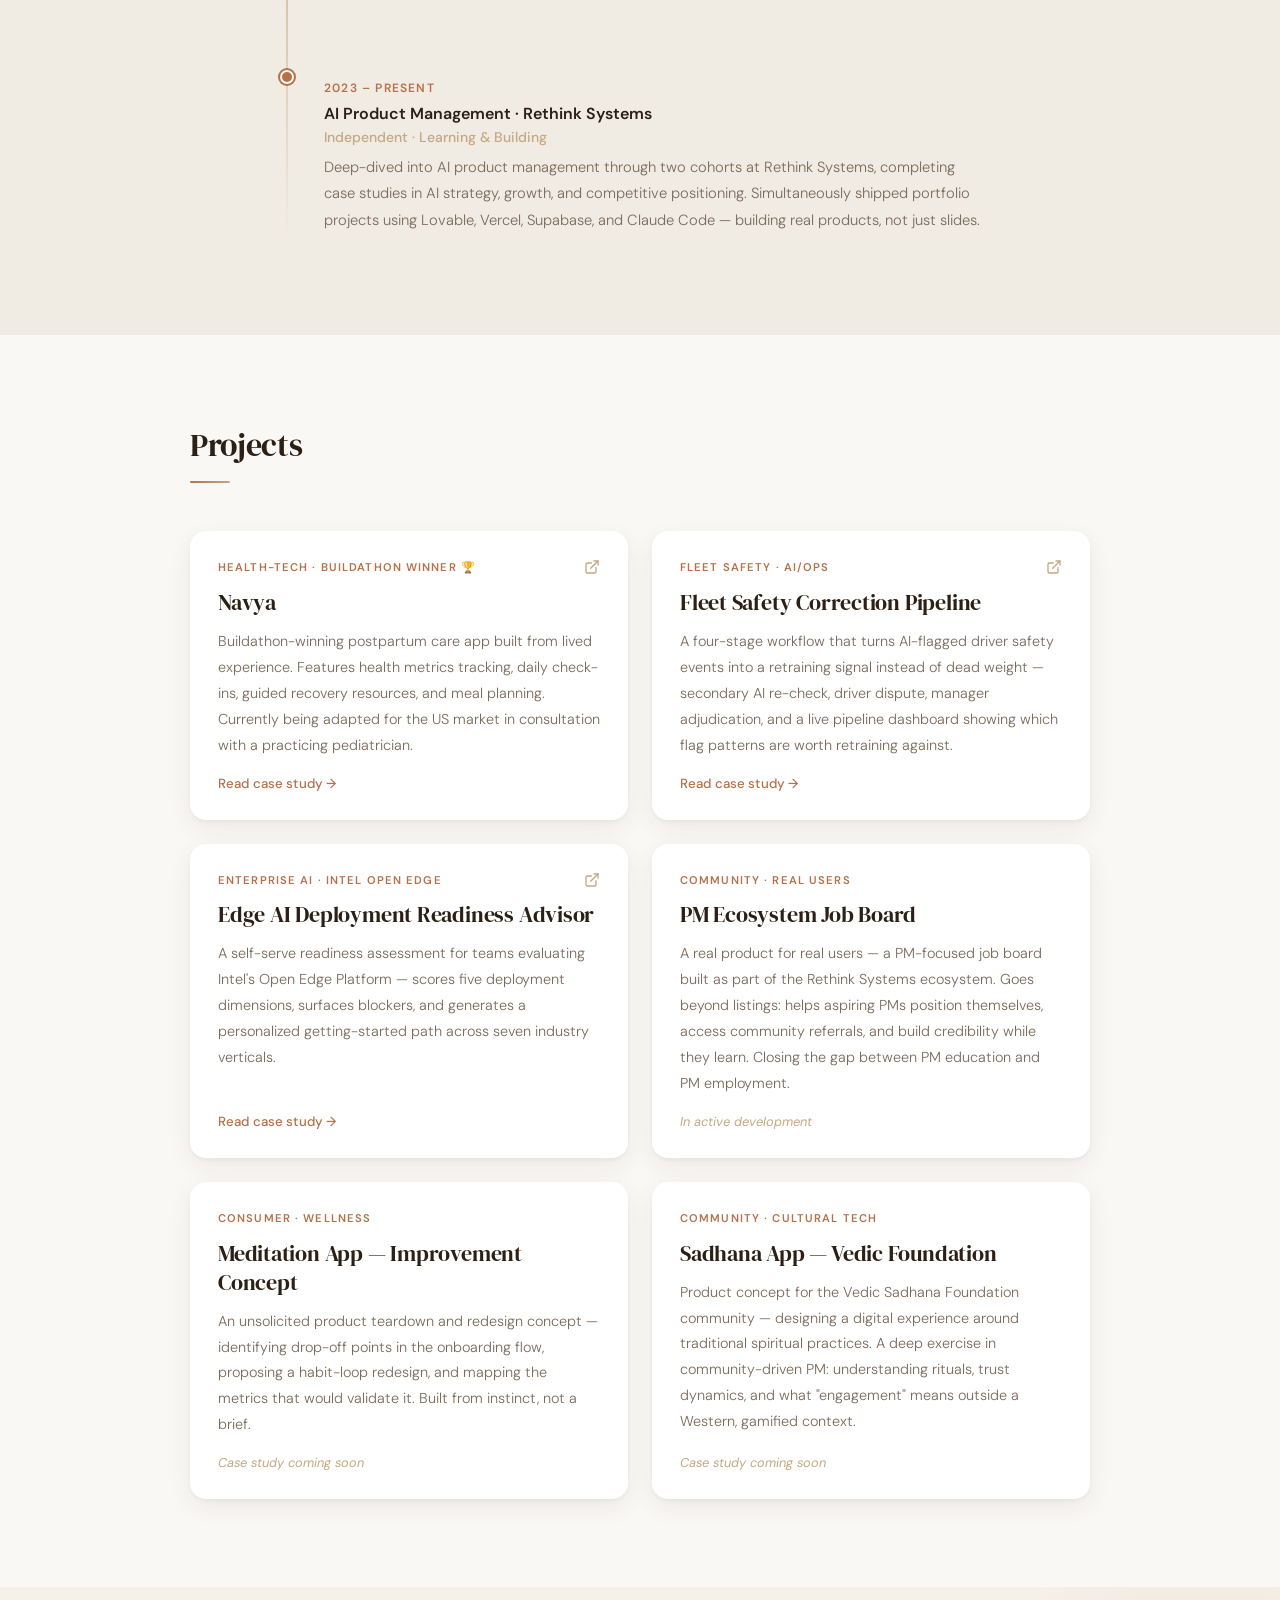
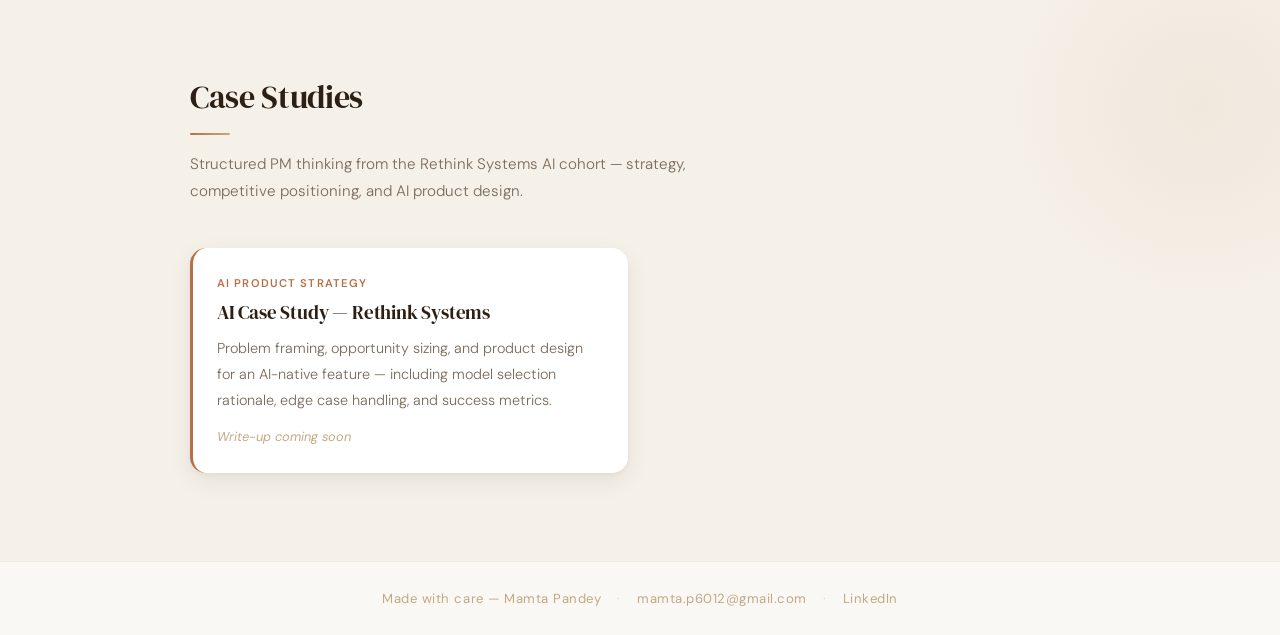
==== commit 7e78c5b4: "content: remove competitive strategy case study card, add back later" ====
--- a/index.html
+++ b/index.html
@@ -213,13 +213,6 @@
           <span class="cs-tag">AI Product Strategy</span>
           <h3 class="cs-title">AI Case Study — Rethink Systems</h3>
           <p class="cs-desc">Problem framing, opportunity sizing, and product design for an AI-native feature — including model selection rationale, edge case handling, and success metrics.</p>
-          <span class="muted-cta">Write-up coming soon</span>
-        </div>
-
-        <div class="cs-card">
-          <span class="cs-tag">Competitive Strategy</span>
-          <h3 class="cs-title">Strategy & Competitive Case Study — Rethink Systems</h3>
-          <p class="cs-desc">Market analysis, competitive positioning, and a strategic recommendation with a clear point of view — not just what competitors do, but the one bet they're not making.</p>
           <span class="muted-cta">Write-up coming soon</span>
         </div>
 
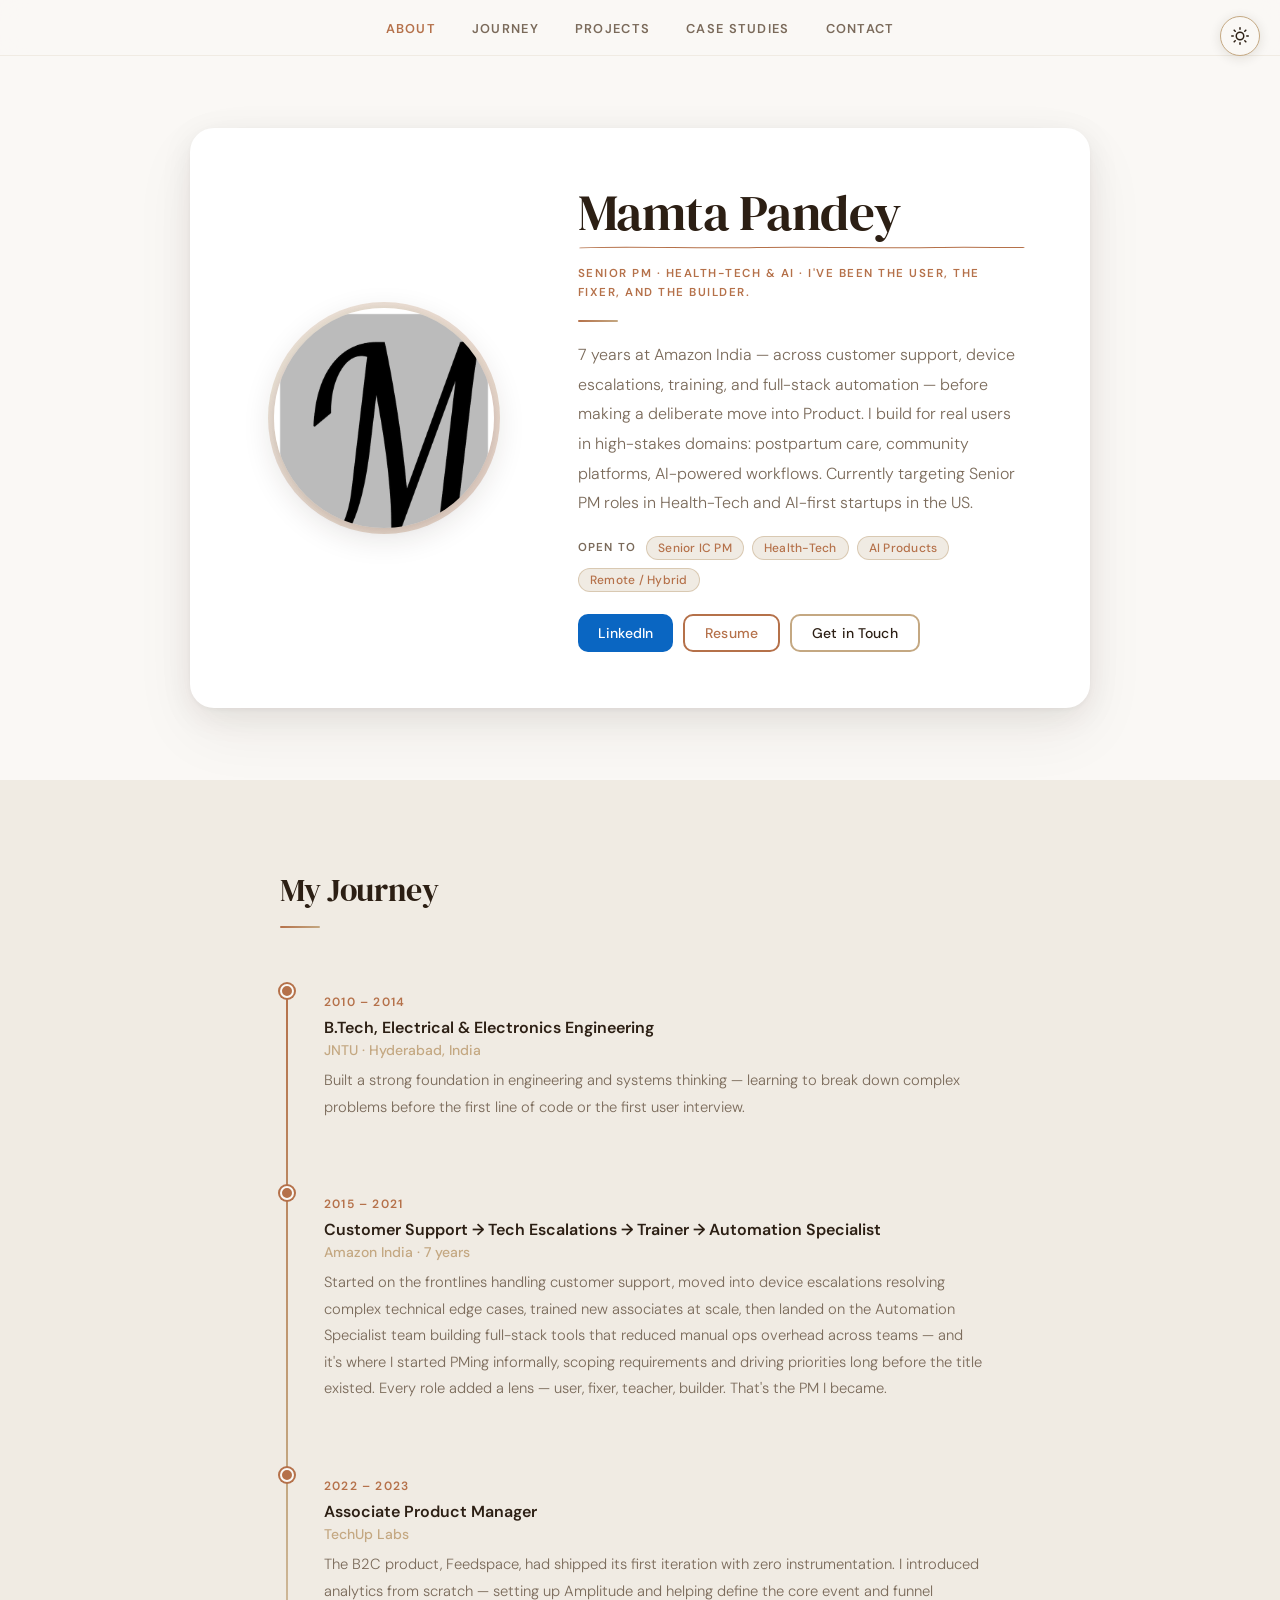
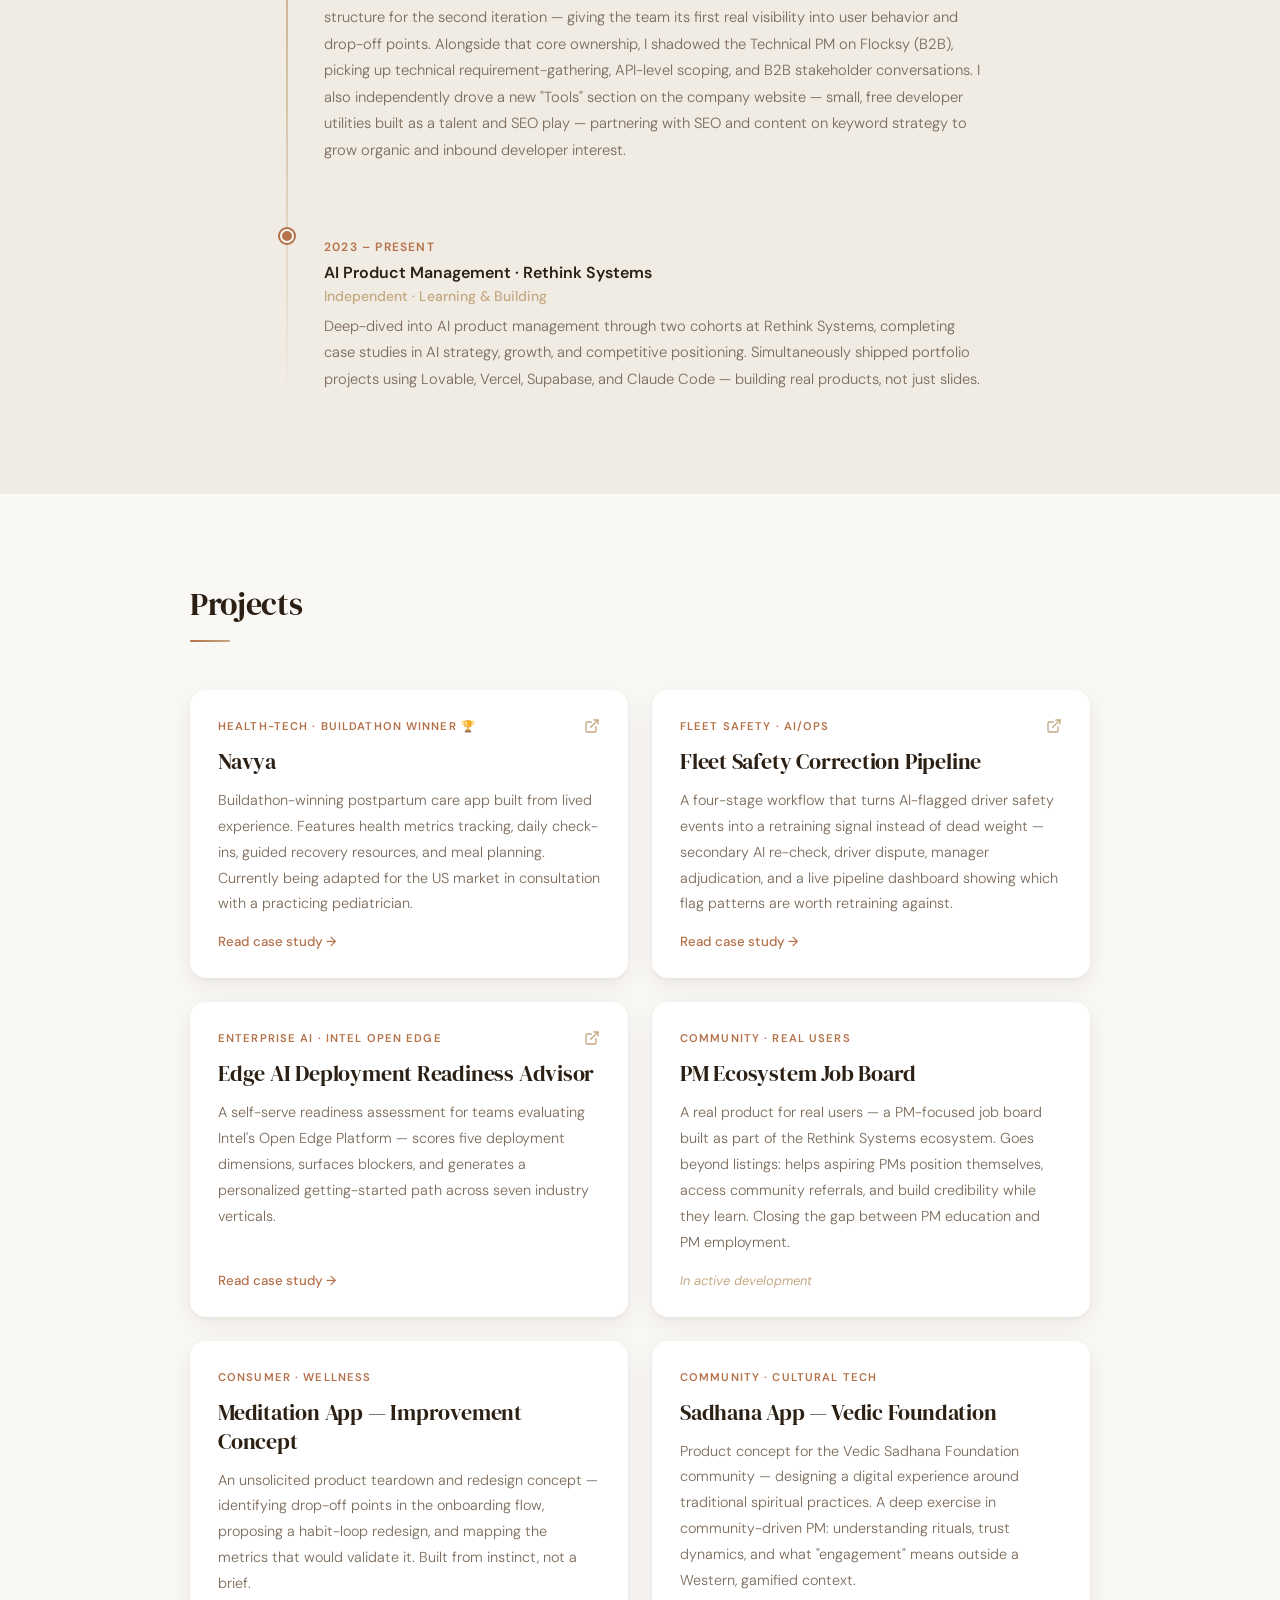
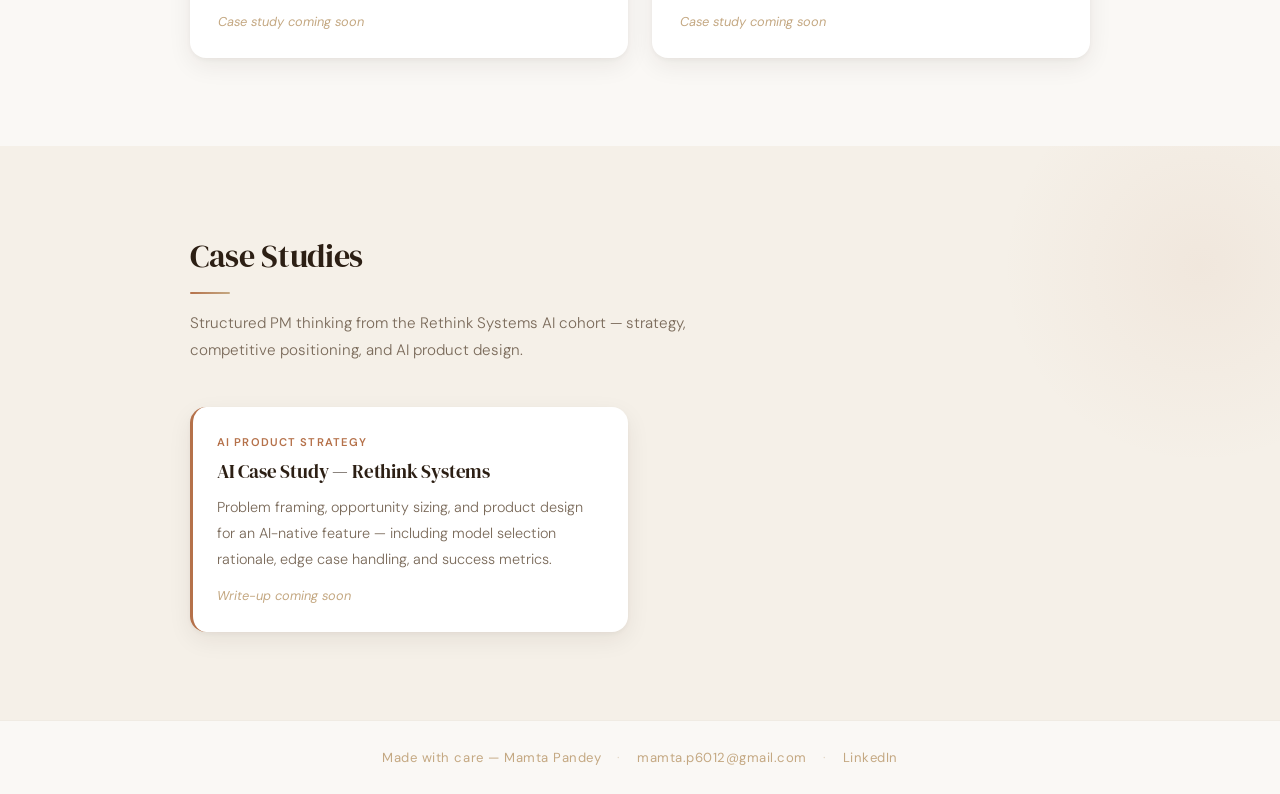
==== commit 03727e3d: "content: rewrite TechUp Labs and Amazon journey entries" ====
--- a/index.html
+++ b/index.html
@@ -101,7 +101,7 @@
             <span class="timeline-year">2015 – 2021</span>
             <h3 class="timeline-role">Customer Support → Tech Escalations → Trainer → Automation Specialist</h3>
             <p class="timeline-org">Amazon India · 7 years</p>
-            <p class="timeline-desc">Started on the frontlines handling customer support, moved into device escalations resolving complex technical edge cases, trained new associates at scale, then built full-stack automation tools that reduced manual ops overhead across teams. Every role added a lens — user, fixer, teacher, builder. That's the PM I became.</p>
+            <p class="timeline-desc">Started on the frontlines handling customer support, moved into device escalations resolving complex technical edge cases, trained new associates at scale, then landed on the Automation Specialist team building full-stack tools that reduced manual ops overhead across teams — and it's where I started PMing informally, scoping requirements and driving priorities long before the title existed. Every role added a lens — user, fixer, teacher, builder. That's the PM I became.</p>
           </div>
         </div>
 
@@ -111,7 +111,7 @@
             <span class="timeline-year">2022 – 2023</span>
             <h3 class="timeline-role">Associate Product Manager</h3>
             <p class="timeline-org">TechUp Labs</p>
-            <p class="timeline-desc">First formal PM role — owned the product end-to-end at a startup, from discovery to delivery. Worked directly with founders and engineers to ship user-centered features, define roadmaps, and establish product processes from scratch.</p>
+            <p class="timeline-desc">The B2C product, Feedspace, had shipped its first iteration with zero instrumentation. I introduced analytics from scratch — setting up Amplitude and helping define the core event and funnel structure for the second iteration — giving the team its first real visibility into user behavior and drop-off points. Alongside that core ownership, I shadowed the Technical PM on Flocksy (B2B), picking up technical requirement-gathering, API-level scoping, and B2B stakeholder conversations. I also independently drove a new "Tools" section on the company website — small, free developer utilities built as a talent and SEO play — partnering with SEO and content on keyword strategy to grow organic and inbound developer interest.</p>
           </div>
         </div>
 
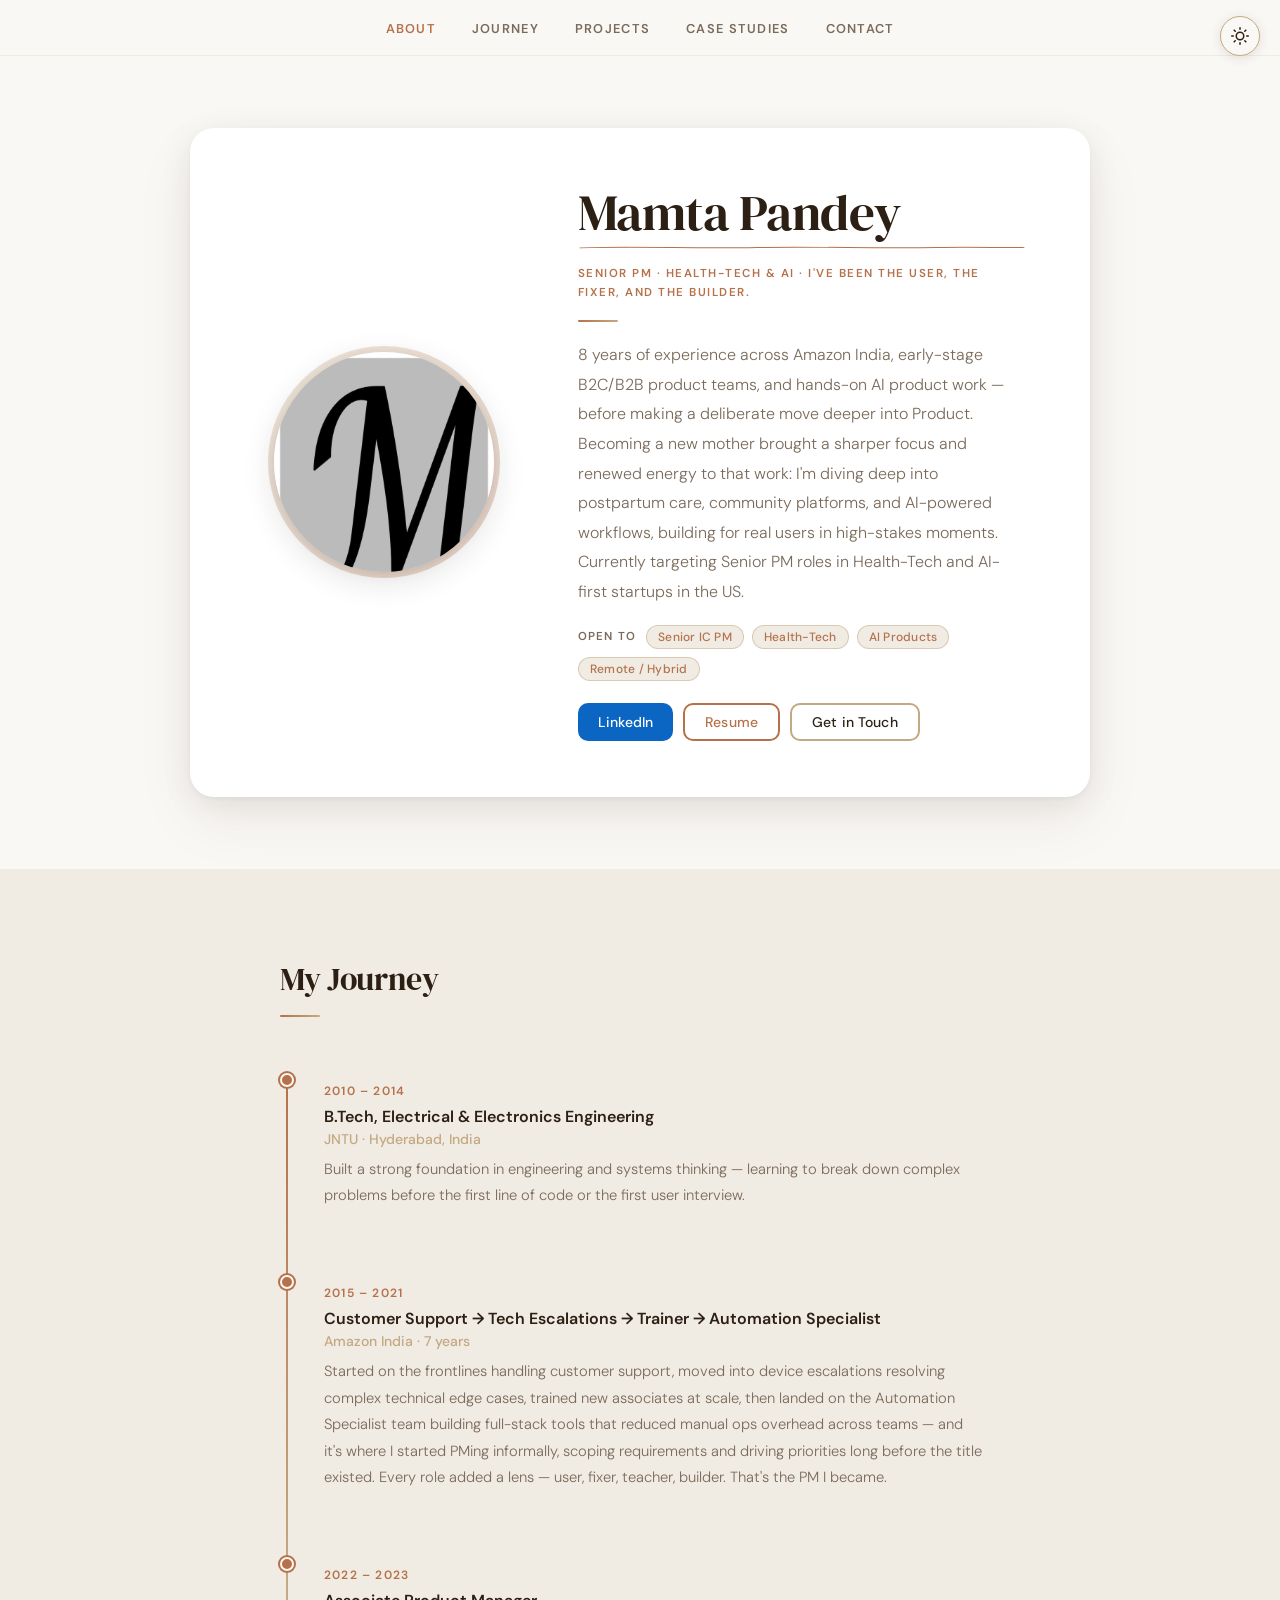
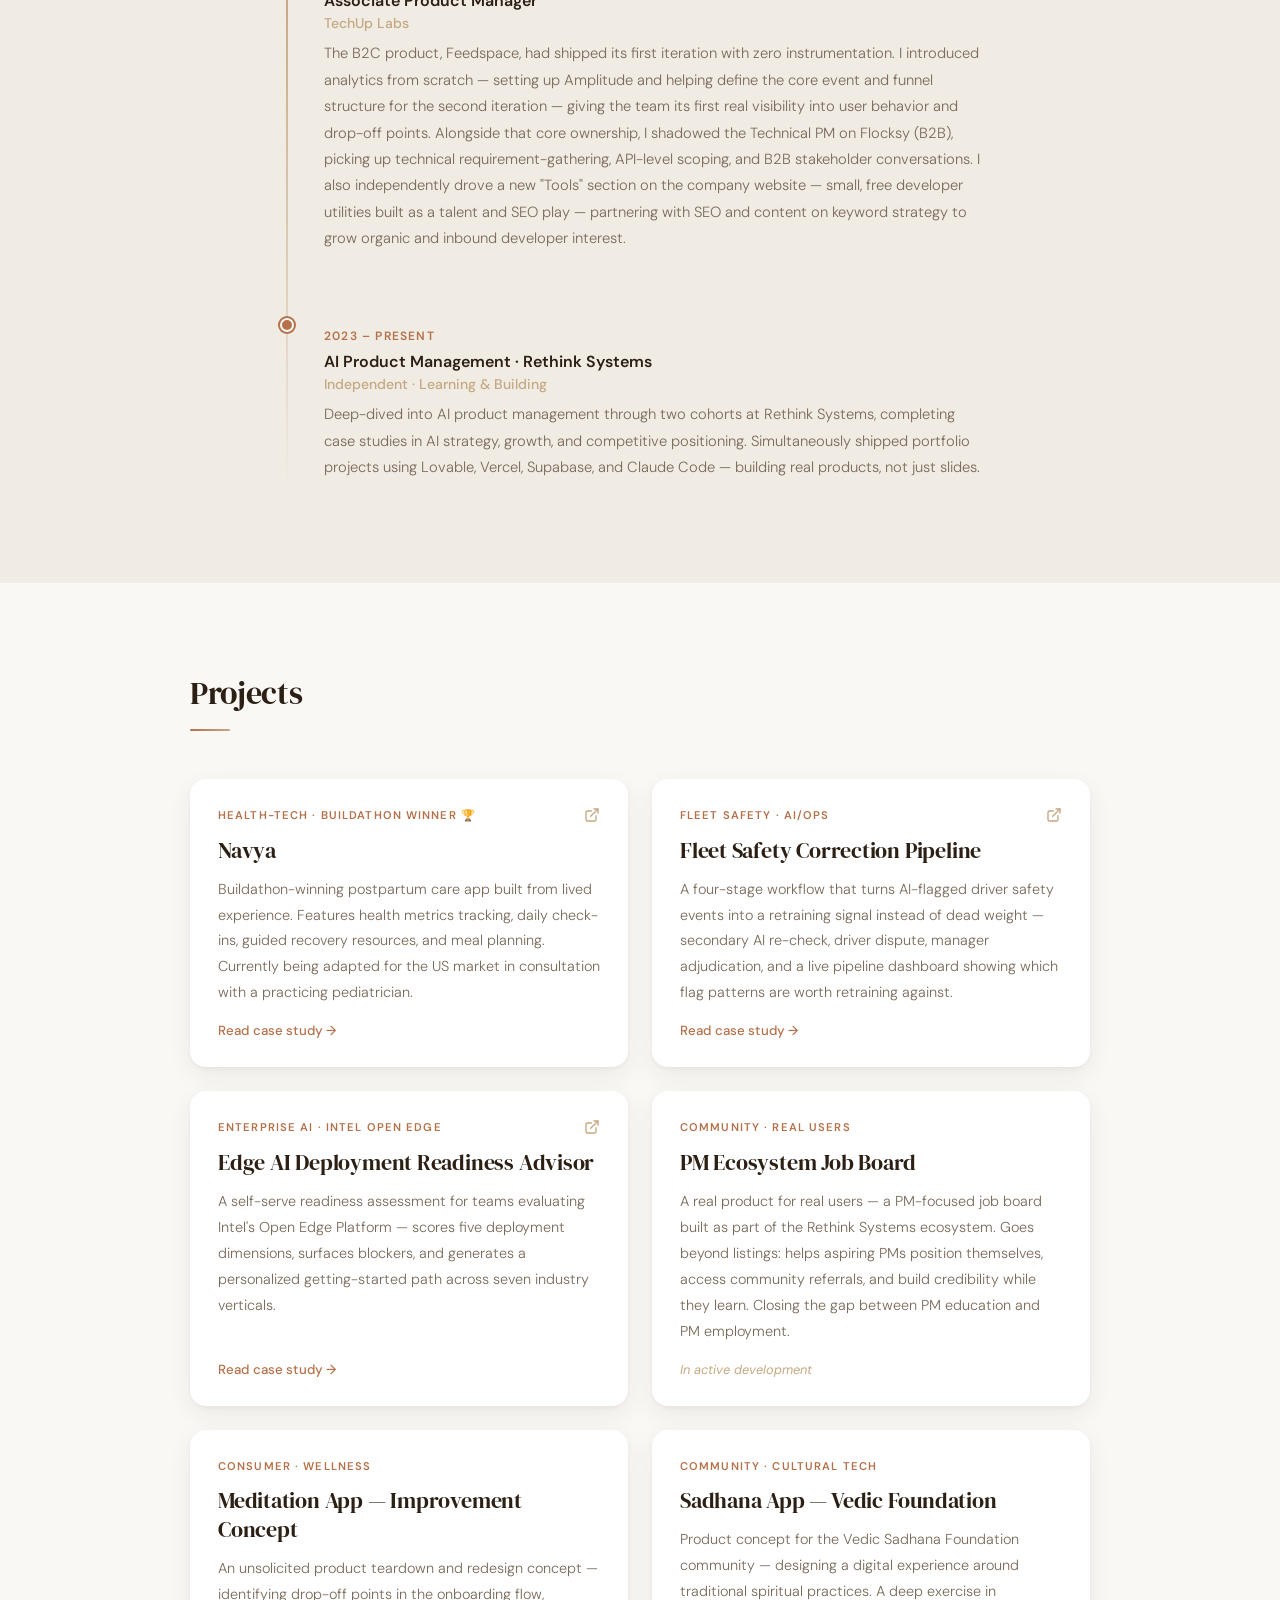
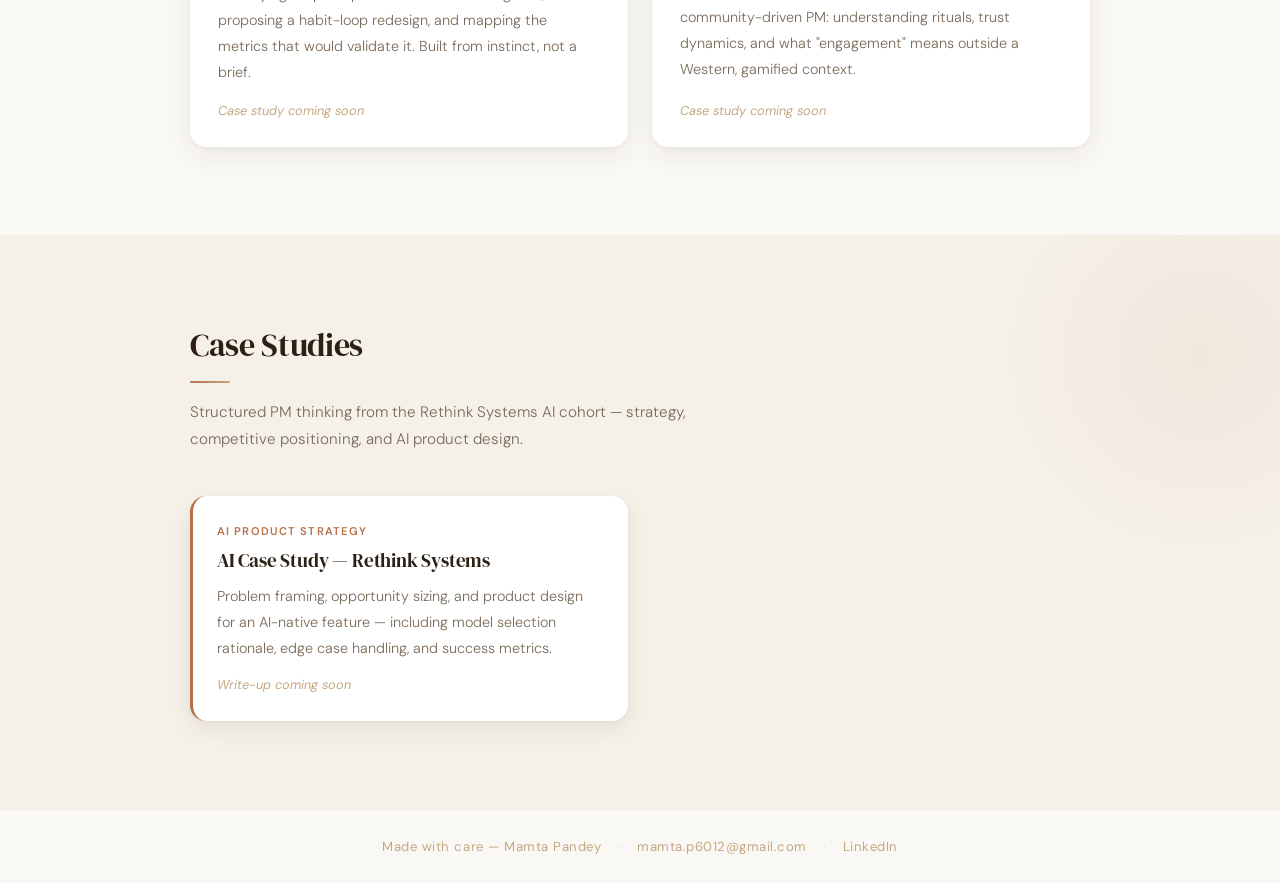
==== commit 6548ed99: "content: update about section with 8 years experience and new-mother framing" ====
--- a/index.html
+++ b/index.html
@@ -54,11 +54,13 @@
         <p class="tagline">Senior PM · Health-Tech & AI · I've been the user, the fixer, and the builder.</p>
         <div class="divider"></div>
         <p class="intro">
-          7 years at Amazon India — across customer support, device escalations,
-          training, and full-stack automation — before making a deliberate move into
-          Product. I build for real users in high-stakes domains: postpartum care,
-          community platforms, AI-powered workflows. Currently targeting Senior PM
-          roles in Health-Tech and AI-first startups in the US.
+          8 years of experience across Amazon India, early-stage B2C/B2B product
+          teams, and hands-on AI product work — before making a deliberate move
+          deeper into Product. Becoming a new mother brought a sharper focus and
+          renewed energy to that work: I'm diving deep into postpartum care,
+          community platforms, and AI-powered workflows, building for real users
+          in high-stakes moments. Currently targeting Senior PM roles in
+          Health-Tech and AI-first startups in the US.
         </p>
 
         <div class="looking-for">
